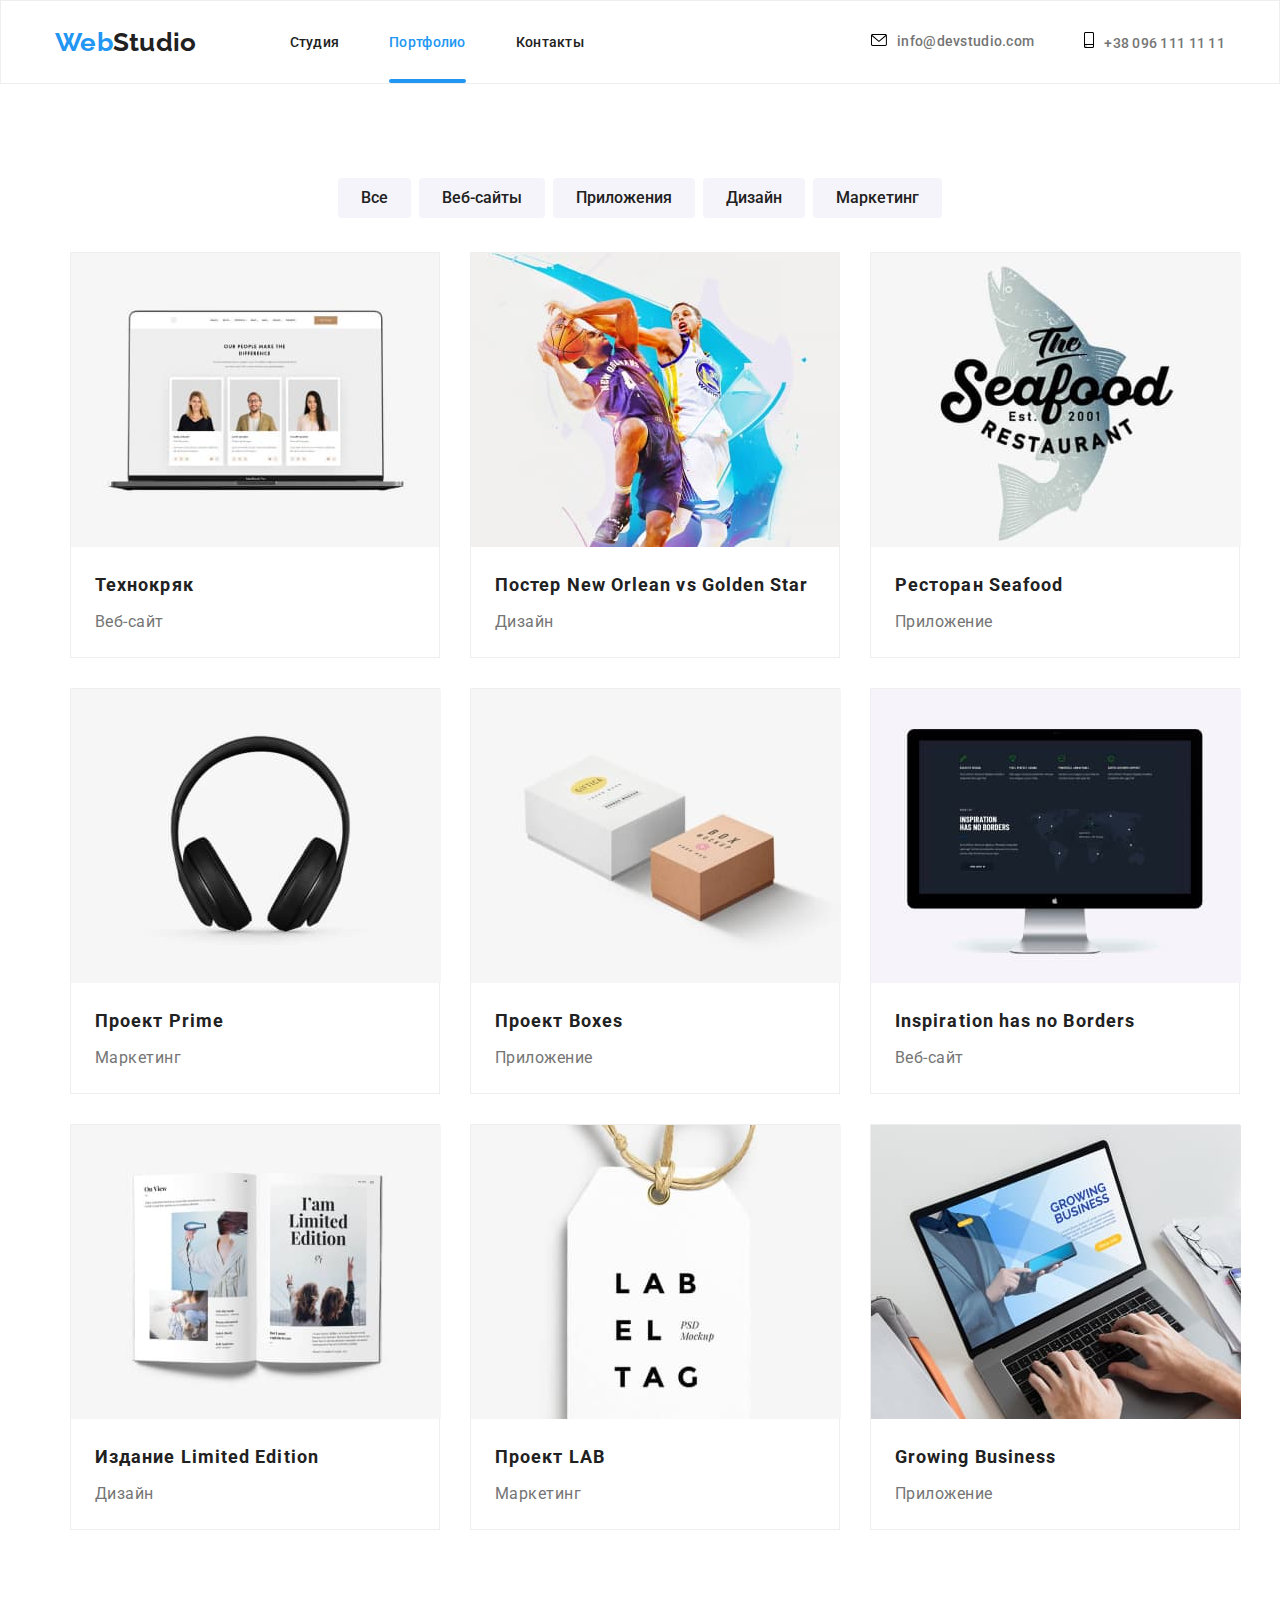
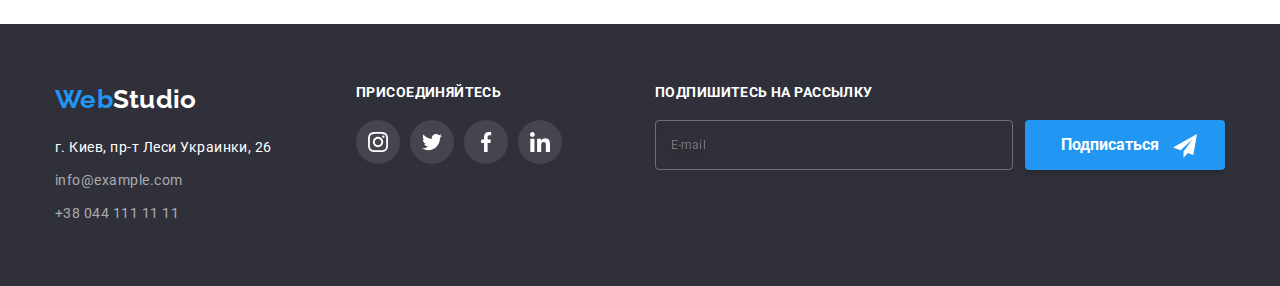
==== Studio.html @ 312b3810 "sass" ====
<!DOCTYPE html>
<html lang="en">

<head>
    <meta charset="UTF-8">
    <meta name="viewport" content="width=device-width, initial-scale=1.0">
    <title>Studio</title>
    <link href="https://fonts.googleapis.com/css2?family=Roboto:wght@400;500;700;900&display=swap" rel="stylesheet">
    <link href="https://fonts.googleapis.com/css2?family=Raleway:wght@700&display=swap" rel="stylesheet">
    <link rel="stylesheet"
        href="https://cdnjs.cloudflare.com/ajax/libs/modern-normalize/1.0.0/modern-normalize.min.css" />
    <link rel="stylesheet" href="./css/styles-studio.min.css">
</head>

<body>
    <header class="header">
        <div class="container main-nav">
            <nav>
                <ul class="site-nav list">
                    <li><a href="./index.html" class="link item"><span class="logo">Web</span><span
                                class="logo black-logo">Studio</span></a>
                    </li>
                    <li class="item"><a href="./index.html" class="link link-primary">Студия</a></li>
                    <li class="item"><a href="" class="link link-secondary">Портфолио</a></li>
                    <li class="item"><a href="" class="link link-primary">Контакты</a></li>
                </ul>
            </nav>
            <ul class="contacts-nav list">
                <li class="item">
                    <a href="mailto:info@devstudio.com" class="link address-link">
                        <svg class="link svg-envelope">
                            <use href="./images/icons/sprite.svg#envelope ">
                            </use>
                        </svg>info@devstudio.com</a>
                </li>
                <li class="item">
                    <a href="tel:+380961111111" class="link address-link">
                        <svg class="svg-telephone">
                            <use href="./images/icons/sprite.svg#smartphone ">
                            </use>
                        </svg>+38 096 111 11 11</a>
                </li>
            </ul>
        </div>
    </header>

    <section class="services">
        <h1 class="visually-hidden">Портфолио</h1>
        <div class="container">
            <ul class="options list">
                <li class="item"><a href=""></a><button class="list options-button">Все</button></li>
                <li class="item"><a href=""></a><button class="list options-button">Веб-cайты</button></li>
                <li class="item"><a href=""></a><button class="list options-button">Приложения</button></li>
                <li class="item"><a href=""></a><button class="list options-button">Дизайн</button></li>
                <li class="item"><a href=""></a><button class="list options-button">Маркетинг</button></li>
            </ul>
            <h2 class="visually-hidden">Примеры работ</h2>
            <div class="container">
                <ul class="flex-container list">

                    <li class="flex-element item">
                        <div class="product-thumb">
                            <img src="./images-studio/tehnokryak.jpg" alt="Технокряк" width="370">
                            <div class="product-overlay">
                                <p class="product-info">Технокряк это современная площадка распространения
                                    коронавируса. Компании используют
                                    эту платформу для цифрового шпионажа и атак на на защищенные сервера
                                    конкурентов.
                                </p>
                            </div>
                        </div>
                        <div class="description">
                            <h3 class="item-title">Технокряк</h3>
                            <p class="item-description">Веб-сайт</p>

                        </div>
                    </li>
                    <li class="flex-element">
                        <div class="product-thumb">
                            <img src="./images-studio/poster-new-orlean.jpg" alt="Постер New Orlean vs Golden Star"
                                width="370">
                            <div class="product-overlay">
                                <p class="product-info">Технокряк это современная площадка распространения
                                    коронавируса. Компании используют
                                    эту платформу для цифрового шпионажа и атак на на защищенные сервера
                                    конкурентов.
                                </p>
                            </div>
                        </div>
                        <div class="description">
                            <h3 class="item-title">Постер New Orlean vs Golden Star</h3>
                            <p class="item-description">Дизайн</p>
                        </div>
                    </li>
                    <li class="flex-element">
                        <img src="./images-studio/restaurant-sea-food.jpg" alt="Ресторан Seafood" width="370">
                        <div class="description">
                            <h3 class="item-title">Ресторан Seafood</h3>
                            <p class="item-description">Приложение</p>
                        </div>
                    </li>
                    <li class="flex-element">
                        <img src="./images-studio/project-prime.jpg" alt="Проект Prime" width="370">
                        <div class="description">
                            <h3 class="item-title">Проект Prime</h3>
                            <p class="item-description">Маркетинг</p>
                        </div>
                    </li>
                    <li class="flex-element">
                        <img src="./images-studio/project-boxes.jpg" alt="Проект Boxes" width="370">
                        <div class="description">
                            <h3 class="item-title">Проект Boxes</h3>
                            <p class="item-description">Приложение</p>
                        </div>
                    </li>
                    <li class="flex-element">
                        <img src="./images-studio/inspiration-has-no-borders.jpg" alt="Inspiration has no Borders"
                            width="370">
                        <div class="description">
                            <h3 class="item-title">Inspiration has no Borders</h3>
                            <p class="item-description">Веб-сайт</p>
                        </div>
                    </li>
                    <li class="flex-element">
                        <img src="./images-studio/limited-edition.jpg" alt="Издание Limited Edition" width="370">
                        <div class="description">
                            <h3 class="item-title">Издание Limited Edition</h3>
                            <p class="item-description">Дизайн</p>
                        </div>
                    </li>
                    <li class="flex-element">
                        <img src="./images-studio/project-lab.jpg" alt="Проект LAB" width="370">
                        <div class="description">
                            <h3 class="item-title">Проект LAB</h3>
                            <p class="item-description">Маркетинг</p>
                        </div>
                    </li>
                    <li class="flex-element">
                        <img src="./images-studio/growing-business.jpg" alt="Growing Business" width="370">
                        <div class="description">
                            <h3 class="item-title">Growing Business</h3>
                            <p class="item-description">Приложение</p>
                        </div>
                    </li>
                </ul>
            </div>
        </div>
    </section>

    <!--Секция подвал-->
    <footer class="div-footer footer">
        <div class="container flex-footer">
            <div class="addresses">
                <a href="./index.html" class="link"> <span class="logo">Web</span><span
                        class="logo white-logo">Studio</span></a>
                <address>
                    <ul class="footer-address list">
                        <li class="item">
                            <a href="https://goo.gl/maps/mCpDXbgMNV3ADm6YA" class="footer footer-address" target="blank"
                                rel="noopener noreferer">
                                г. Киев, пр-т Леси Украинки, 26</a>
                        </li>
                        <li class="item"><a href="mailto:info@example.com"
                                class="footer footer-contacts">info@example.com</a>
                        </li>
                        <li class="item"><a href="tel:+380441111111" class="footer footer-contacts  ">+38 044 111 11
                                11</a></li>
                    </ul>
                </address>
            </div>

            <div class="join-us">
                <h3 class="join-section">Присоединяйтесь</h3>
                <ul class="list social-icons">
                    <li class="social-icons-item">
                        <a class="social-icons-link-footer" href="" target="_blank" rel="noopener noreferer"
                            aria-label="Instagram">
                            <svg class="social-icons-svg-footer">
                                <use href="./images/icons/sprite.svg#instagram"></use>
                            </svg></a>
                    </li>
                    <li class="social-icons-item">
                        <a class="social-icons-link-footer" href="" target="_blank" rel="noopener noreferer"
                            aria-label="Twitter">
                            <svg class="social-icons-svg-footer">
                                <use href="./images/icons/sprite.svg#twitter"></use>
                            </svg></a>
                    </li>
                    <li class="social-icons-item">
                        <a class="social-icons-link-footer" href="" target="_blank" rel="noopener noreferer"
                            aria-label="facebook">
                            <svg class="social-icons-svg-footer">
                                <use href="./images/icons/sprite.svg#facebook"></use>
                            </svg></a>
                    </li>
                    <li class="social-icons-item">
                        <a class="social-icons-link-footer" href="" target="_blank" rel="noopener noreferer"
                            aria-label="Linkedin">
                            <svg class="social-icons-svg-footer">
                                <use href="./images/icons/sprite.svg#linkedin"></use>
                            </svg></a>
                    </li>
                </ul>
            </div>
            <div class="subscription">
                <h3 class="join-section">Подпишитесь на рассылку</h3>
                <form class="subscription-form">
                    <input class="mail-subscription" type="mail" placeholder="E-mail">

                    <div class="sub-btn-svg">
                        <button class="btn-subscription"> <span class="btn-sub-span">Подписаться</span>
                        </button>
                        <img class="svg-btn" src="./images/modal/subscribe.svg" width="24px" height="24px" alt="">
                    </div>
                </form>
            </div>
        </div>
    </footer>
</body>

</html>
---- css/styles-studio.min.css ----
html{-webkit-box-sizing:border-box;box-sizing:border-box}*,*::before,*::after{-webkit-box-sizing:inherit;box-sizing:inherit}h1,h2,h3,h4,h5,h6,ul,p,li,a{margin:0;padding:0}:root{--primary-text-black: #212121;--primary-text-gray: #757575;--text-accent: #2196f3;--white: #ffffff;--address-footer: rgba(255, 255, 255, 0.6);--background-hero: #2f303a;--background-button: #f5f4fa;--section-border: #eeeeee}body{font-family:Roboto;font-style:normal;font-weight:normal;letter-spacing:0.03em;color:var(--primary-text-black)}img{display:block;height:auto}.container{margin-left:auto;margin-right:auto;width:1200px;padding-left:15px;padding-right:15px}.visually-hidden{position:absolute !important;clip:rect(1px 1px 1px 1px);clip:rect(1px, 1px, 1px, 1px);padding:0 !important;border:0 !important;height:1px !important;width:1px !important;overflow:hidden}.list{list-style:none;text-decoration:none}.main-nav{display:-webkit-box;display:-ms-flexbox;display:flex;-webkit-box-align:center;-ms-flex-align:center;align-items:center}.site-nav{display:-webkit-box;display:-ms-flexbox;display:flex;-webkit-box-align:center;-ms-flex-align:center;align-items:center}.site-nav .item:first-child{margin-right:93px}.site-nav .item:not(:last-child){margin-right:50px}.site-nav .item{padding-top:32px;padding-bottom:32px;position:relative}.contacts-nav{display:-webkit-box;display:-ms-flexbox;display:flex;margin-left:auto}.contacts-nav .item+.item{margin-left:50px}.header{padding-left:0;padding-right:0;border:1px solid var(--section-border)}.logo{font-family:Raleway;color:var(--text-accent);font-weight:700;font-size:26px;line-height:1.192}.black-logo{color:var(--primary-text-black)}.white-logo{color:var(--white)}.link{font-weight:500;font-size:14px;line-height:1.143;letter-spacing:0.02em;text-decoration:none;-webkit-transition:color 250ms cubic-bezier(0.4, 0, 0.2, 1);transition:color 250ms cubic-bezier(0.4, 0, 0.2, 1)}.link:hover,.link:focus{color:var(--text-accent)}.link-primary{color:var(--primary-text-black)}.link-secondary{color:var(--text-accent)}.link-secondary::before{content:"";display:block;bottom:0;margin:0;position:absolute;width:100%;height:4px;background-color:var(--text-accent);border-radius:2px}.address-link{color:var(--primary-text-gray);-webkit-transition:color 250ms cubic-bezier(0.4, 0, 0.2, 1);transition:color 250ms cubic-bezier(0.4, 0, 0.2, 1)}.address-link:hover .svg-envelope,.address-link:focus .svg-envelope,.address-link:hover .svg-telephone,.address-link:focus .svg-telephone,.link:hover,.link:focus{color:var(--text-accent);fill:var(--text-accent)}.contacts-nav .svg-envelope{-webkit-box-align:center;-ms-flex-align:center;align-items:center;-webkit-box-pack:center;-ms-flex-pack:center;justify-content:center;width:16px;height:12px;margin-right:10px;-webkit-transition:fill 250ms cubic-bezier(0.4, 0, 0.2, 1);transition:fill 250ms cubic-bezier(0.4, 0, 0.2, 1)}.contacts-nav .svg-telephone{-webkit-box-align:center;-ms-flex-align:center;align-items:center;-webkit-box-pack:center;-ms-flex-pack:center;justify-content:center;width:10px;height:16px;margin-right:10px;-webkit-transition:fill 250ms cubic-bezier(0.4, 0, 0.2, 1);transition:fill 250ms cubic-bezier(0.4, 0, 0.2, 1)}.services{padding-top:94px;padding-bottom:94px}.options{display:-webkit-box;display:-ms-flexbox;display:flex;padding-left:auto;padding-right:auto;margin-bottom:34px;-webkit-box-align:center;-ms-flex-align:center;align-items:center;-webkit-box-pack:center;-ms-flex-pack:center;justify-content:center}.options .item:not(:last-child){margin-right:8px}.options-button{display:-webkit-inline-box;display:-ms-inline-flexbox;display:inline-flex;color:var(--primary-text-black);background-color:var(--background-button);text-align:center;-webkit-box-align:center;-ms-flex-align:center;align-items:center;padding:6px 22px;border:1px solid transparent;border-radius:4px;font-weight:500;font-size:16px;line-height:1.62;-webkit-transition:background-color 250ms cubic-bezier(0.4, 0, 0.2, 1);transition:background-color 250ms cubic-bezier(0.4, 0, 0.2, 1)}.options-button:hover,.options-button:focus{color:var(--white);background-color:var(--text-accent);-webkit-transition:color 250ms cubic-bezier(0.4, 0, 0.2, 1);transition:color 250ms cubic-bezier(0.4, 0, 0.2, 1)}.product-thumb{position:relative;overflow:hidden}.product-overlay{position:absolute;top:0;left:0;width:100%;height:100%;background-color:var(--text-accent);-webkit-transform:translateY(100%);transform:translateY(100%);-webkit-transition:-webkit-transform 250ms cubic-bezier(0.4, 0, 0.2, 1);transition:-webkit-transform 250ms cubic-bezier(0.4, 0, 0.2, 1);transition:transform 250ms cubic-bezier(0.4, 0, 0.2, 1);transition:transform 250ms cubic-bezier(0.4, 0, 0.2, 1), -webkit-transform 250ms cubic-bezier(0.4, 0, 0.2, 1)}.product-thumb:hover .product-overlay{-webkit-transform:translateY(0);transform:translateY(0)}.product-info{padding:63px 24px;font-size:18px;line-height:1.55;color:var(--white)}.flex-container{display:-webkit-box;display:-ms-flexbox;display:flex;-ms-flex-wrap:wrap;flex-wrap:wrap;margin-bottom:-30px;margin-right:-30px;-webkit-padding-start:0;padding-inline-start:0}.flex-element{width:calc((100% - 90px) / 3);margin-bottom:30px;margin-right:30px;-webkit-box-pack:justify;-ms-flex-pack:justify;justify-content:space-between;-webkit-box-align:center;-ms-flex-align:center;align-items:center;border:1px solid var(--section-border);-webkit-transition:-webkit-box-shadow 250ms cubic-bezier(0.4, 0, 0.2, 1);transition:-webkit-box-shadow 250ms cubic-bezier(0.4, 0, 0.2, 1);transition:box-shadow 250ms cubic-bezier(0.4, 0, 0.2, 1);transition:box-shadow 250ms cubic-bezier(0.4, 0, 0.2, 1), -webkit-box-shadow 250ms cubic-bezier(0.4, 0, 0.2, 1)}.flex-element:hover{-webkit-box-shadow:0px 4px 4px rgba(0,0,0,0.25);box-shadow:0px 4px 4px rgba(0,0,0,0.25)}.flex-element .item-title{font-weight:700;font-size:18px;line-height:2;letter-spacing:0.06em;margin-bottom:4px}.description{padding:20px 24px}.item-description{font-size:16px;line-height:1.87;letter-spacing:0.03em;color:var(--primary-text-gray)}.footer{background-color:var(--background-hero);font-size:14px;line-height:1.71;font-style:normal}.div-footer{padding-top:60px;padding-bottom:60px}.footer-address{color:var(--white);text-decoration:none}.footer-address .item:not(:last-child){margin-bottom:9px}.footer-address .item:first-child{margin-top:20px}.footer-contacts{color:rgba(255,255,255,0.6);text-decoration:none}.flex-footer{display:-webkit-box;display:-ms-flexbox;display:flex}.addresses{width:231px}.join-us{display:-webkit-box;display:-ms-flexbox;display:flex;-webkit-box-orient:vertical;-webkit-box-direction:normal;-ms-flex-direction:column;flex-direction:column;-webkit-box-align:left;-ms-flex-align:left;align-items:left;margin-left:70px;width:206px}.join-section{margin-bottom:20px;color:var(--white);font-weight:bold;font-size:14px;line-height:16px;letter-spacing:0.03em;text-transform:uppercase}.social-icons{display:-webkit-box;display:-ms-flexbox;display:flex;-webkit-box-pack:center;-ms-flex-pack:center;justify-content:center;padding-bottom:30px;padding-left:32px;padding-right:32px}.social-icons-item:not(:last-child){margin-right:10px}.social-icons-link-footer{display:-webkit-box;display:-ms-flexbox;display:flex;-webkit-box-pack:center;-ms-flex-pack:center;justify-content:center;-webkit-box-align:center;-ms-flex-align:center;align-items:center;width:44px;height:44px;background-color:rgba(255,255,255,0.1);border-radius:50%;-webkit-transition:background-color 250ms cubic-bezier(0.4, 0, 0.2, 1);transition:background-color 250ms cubic-bezier(0.4, 0, 0.2, 1)}.social-icons-svg-footer{width:20px;height:20px;fill:var(--white)}.social-icons-link-footer:hover .social-icons-svg,.social-icons-link-footer:hover,.social-icons-link-footer:focus .social-icons-svg,.social-icons-link-footer:focus{background-color:var(--text-accent)}.subscription{display:-webkit-box;display:-ms-flexbox;display:flex;-webkit-box-orient:vertical;-webkit-box-direction:normal;-ms-flex-direction:column;flex-direction:column;-webkit-box-align:left;-ms-flex-align:left;align-items:left;margin-left:93px}.subscription-form{display:-webkit-box;display:-ms-flexbox;display:flex}.mail-subscription{width:358px;height:50px;padding-left:15px;background-color:transparent;border:1px solid rgba(255,255,255,0.3);-webkit-box-sizing:border-box;box-sizing:border-box;-webkit-filter:drop-shadow(0px 4px 4px rgba(0,0,0,0.15));filter:drop-shadow(0px 4px 4px rgba(0,0,0,0.15));border-radius:4px;color:rgba(255,255,255,0.6);font-size:12px;line-height:1.17;letter-spacing:0.01em;outline:rgba(255,255,255,0.3)}.btn-subscription{margin-left:12px;display:inline-block;border-radius:4px;width:200px;height:50px;border:1px solid transparent;text-align:left;color:var(--white);background-color:var(--text-accent);-webkit-box-shadow:0px 4px 4px rgba(0,0,0,0.15);box-shadow:0px 4px 4px rgba(0,0,0,0.15);font-weight:bold;font-size:16px;line-height:30px;-webkit-transition:background-color 250ms cubic-bezier(0.4, 0, 0.2, 1);transition:background-color 250ms cubic-bezier(0.4, 0, 0.2, 1)}.btn-sub-span{padding-left:29px}.sub-btn-svg{position:relative;display:-webkit-box;display:-ms-flexbox;display:flex;-webkit-box-align:center;-ms-flex-align:center;align-items:center;-webkit-box-pack:justify;-ms-flex-pack:justify;justify-content:space-between}.svg-btn{position:absolute;bottom:0;right:0;margin-left:10px;margin-right:28px;-webkit-transform:translateY(-50%);transform:translateY(-50%)}
/*# sourceMappingURL=styles-studio.min.css.map */
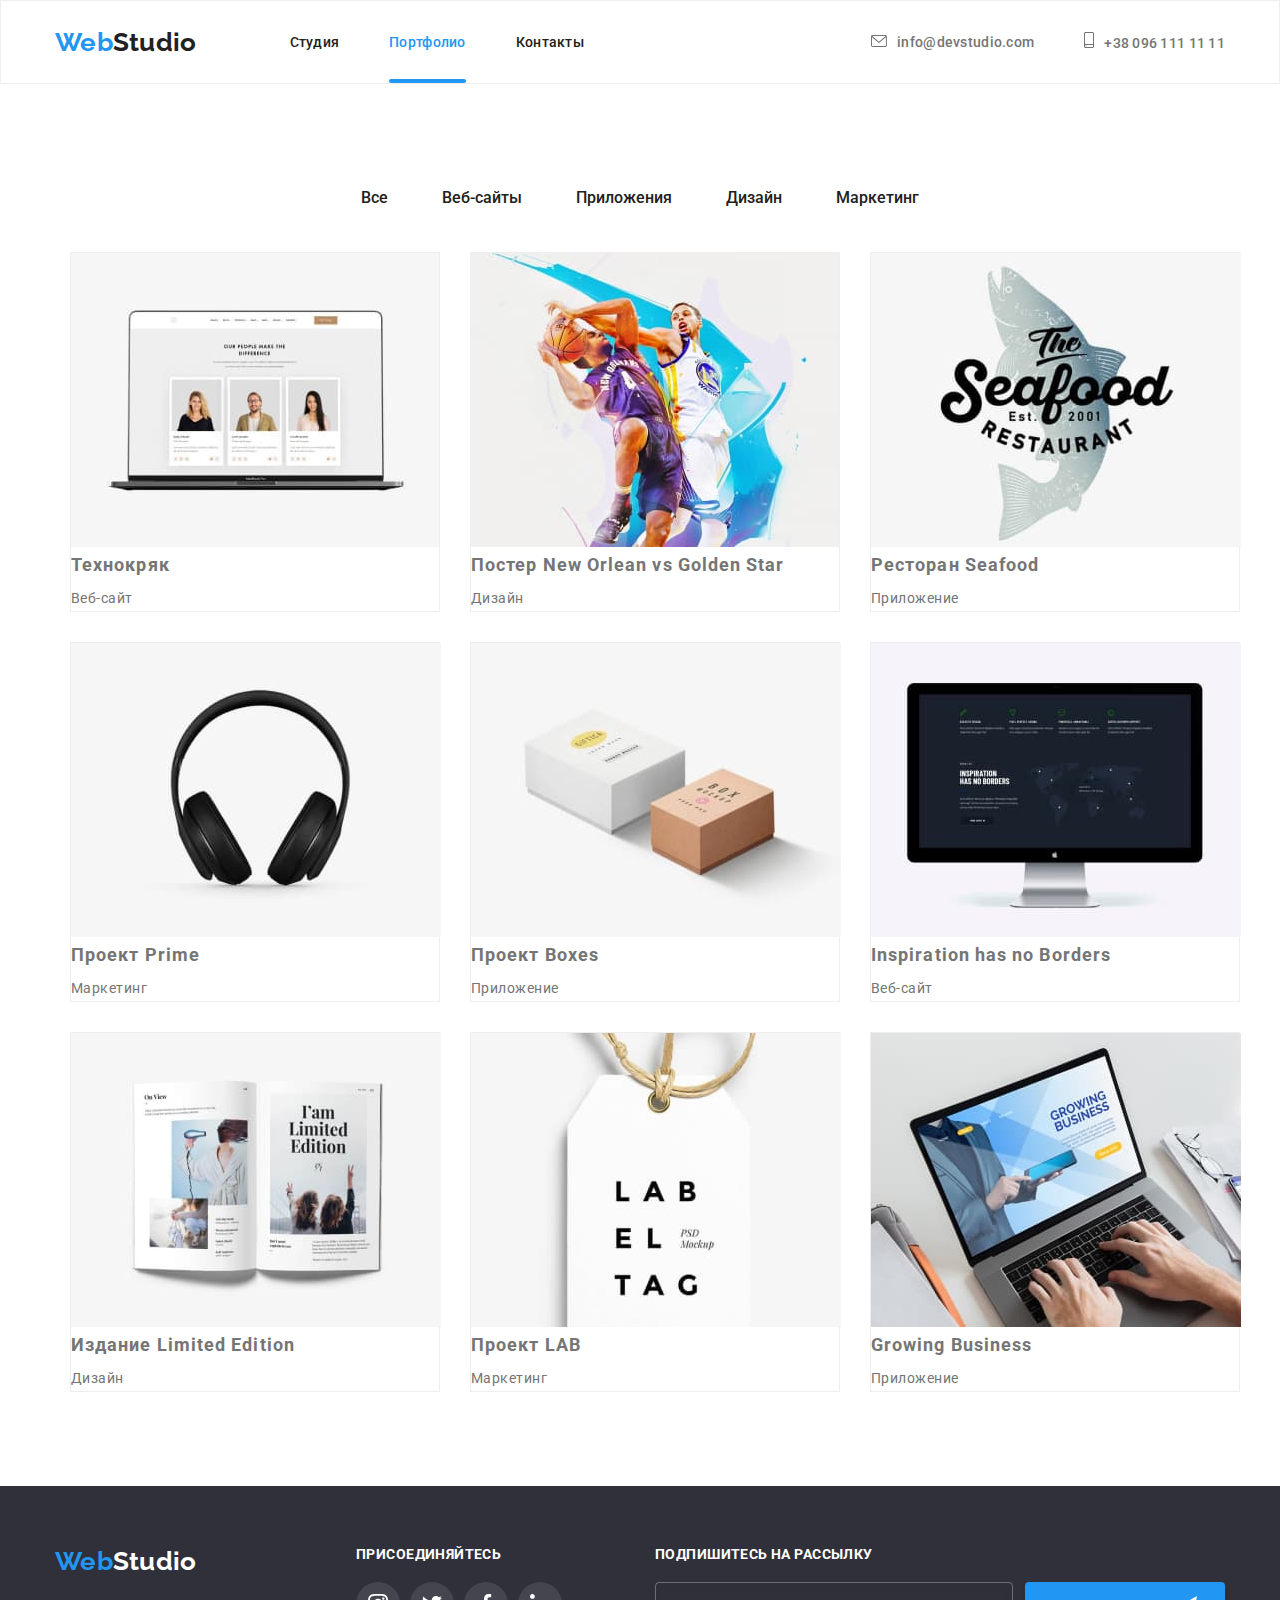
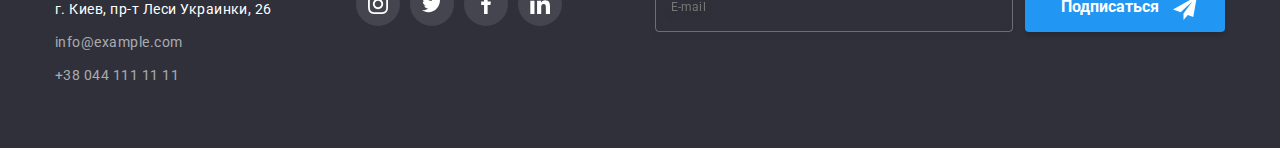
==== commit 9570a908: "sass" ====
--- a/Studio.html
+++ b/Studio.html
@@ -13,7 +13,7 @@
 </head>
 
 <body>
-    <header class="header">
+    <header class="header-studio">
         <div class="container main-nav">
             <nav>
                 <ul class="site-nav list">
@@ -47,12 +47,12 @@
     <section class="services">
         <h1 class="visually-hidden">Портфолио</h1>
         <div class="container">
-            <ul class="options list">
-                <li class="item"><a href=""></a><button class="list options-button">Все</button></li>
-                <li class="item"><a href=""></a><button class="list options-button">Веб-cайты</button></li>
-                <li class="item"><a href=""></a><button class="list options-button">Приложения</button></li>
-                <li class="item"><a href=""></a><button class="list options-button">Дизайн</button></li>
-                <li class="item"><a href=""></a><button class="list options-button">Маркетинг</button></li>
+            <ul class="list options ">
+                <li class="item"><a href=""></a><button class="options-button">Все</button></li>
+                <li class="item"><a href=""></a><button class="options-button">Веб-cайты</button></li>
+                <li class="item"><a href=""></a><button class="options-button">Приложения</button></li>
+                <li class="item"><a href=""></a><button class="options-button">Дизайн</button></li>
+                <li class="item"><a href=""></a><button class="options-button">Маркетинг</button></li>
             </ul>
             <h2 class="visually-hidden">Примеры работ</h2>
             <div class="container">
--- a/css/styles-studio.min.css
+++ b/css/styles-studio.min.css
@@ -1,2 +1,2 @@
-html{-webkit-box-sizing:border-box;box-sizing:border-box}*,*::before,*::after{-webkit-box-sizing:inherit;box-sizing:inherit}h1,h2,h3,h4,h5,h6,ul,p,li,a{margin:0;padding:0}:root{--primary-text-black: #212121;--primary-text-gray: #757575;--text-accent: #2196f3;--white: #ffffff;--address-footer: rgba(255, 255, 255, 0.6);--background-hero: #2f303a;--background-button: #f5f4fa;--section-border: #eeeeee}body{font-family:Roboto;font-style:normal;font-weight:normal;letter-spacing:0.03em;color:var(--primary-text-black)}img{display:block;height:auto}.container{margin-left:auto;margin-right:auto;width:1200px;padding-left:15px;padding-right:15px}.visually-hidden{position:absolute !important;clip:rect(1px 1px 1px 1px);clip:rect(1px, 1px, 1px, 1px);padding:0 !important;border:0 !important;height:1px !important;width:1px !important;overflow:hidden}.list{list-style:none;text-decoration:none}.main-nav{display:-webkit-box;display:-ms-flexbox;display:flex;-webkit-box-align:center;-ms-flex-align:center;align-items:center}.site-nav{display:-webkit-box;display:-ms-flexbox;display:flex;-webkit-box-align:center;-ms-flex-align:center;align-items:center}.site-nav .item:first-child{margin-right:93px}.site-nav .item:not(:last-child){margin-right:50px}.site-nav .item{padding-top:32px;padding-bottom:32px;position:relative}.contacts-nav{display:-webkit-box;display:-ms-flexbox;display:flex;margin-left:auto}.contacts-nav .item+.item{margin-left:50px}.header{padding-left:0;padding-right:0;border:1px solid var(--section-border)}.logo{font-family:Raleway;color:var(--text-accent);font-weight:700;font-size:26px;line-height:1.192}.black-logo{color:var(--primary-text-black)}.white-logo{color:var(--white)}.link{font-weight:500;font-size:14px;line-height:1.143;letter-spacing:0.02em;text-decoration:none;-webkit-transition:color 250ms cubic-bezier(0.4, 0, 0.2, 1);transition:color 250ms cubic-bezier(0.4, 0, 0.2, 1)}.link:hover,.link:focus{color:var(--text-accent)}.link-primary{color:var(--primary-text-black)}.link-secondary{color:var(--text-accent)}.link-secondary::before{content:"";display:block;bottom:0;margin:0;position:absolute;width:100%;height:4px;background-color:var(--text-accent);border-radius:2px}.address-link{color:var(--primary-text-gray);-webkit-transition:color 250ms cubic-bezier(0.4, 0, 0.2, 1);transition:color 250ms cubic-bezier(0.4, 0, 0.2, 1)}.address-link:hover .svg-envelope,.address-link:focus .svg-envelope,.address-link:hover .svg-telephone,.address-link:focus .svg-telephone,.link:hover,.link:focus{color:var(--text-accent);fill:var(--text-accent)}.contacts-nav .svg-envelope{-webkit-box-align:center;-ms-flex-align:center;align-items:center;-webkit-box-pack:center;-ms-flex-pack:center;justify-content:center;width:16px;height:12px;margin-right:10px;-webkit-transition:fill 250ms cubic-bezier(0.4, 0, 0.2, 1);transition:fill 250ms cubic-bezier(0.4, 0, 0.2, 1)}.contacts-nav .svg-telephone{-webkit-box-align:center;-ms-flex-align:center;align-items:center;-webkit-box-pack:center;-ms-flex-pack:center;justify-content:center;width:10px;height:16px;margin-right:10px;-webkit-transition:fill 250ms cubic-bezier(0.4, 0, 0.2, 1);transition:fill 250ms cubic-bezier(0.4, 0, 0.2, 1)}.services{padding-top:94px;padding-bottom:94px}.options{display:-webkit-box;display:-ms-flexbox;display:flex;padding-left:auto;padding-right:auto;margin-bottom:34px;-webkit-box-align:center;-ms-flex-align:center;align-items:center;-webkit-box-pack:center;-ms-flex-pack:center;justify-content:center}.options .item:not(:last-child){margin-right:8px}.options-button{display:-webkit-inline-box;display:-ms-inline-flexbox;display:inline-flex;color:var(--primary-text-black);background-color:var(--background-button);text-align:center;-webkit-box-align:center;-ms-flex-align:center;align-items:center;padding:6px 22px;border:1px solid transparent;border-radius:4px;font-weight:500;font-size:16px;line-height:1.62;-webkit-transition:background-color 250ms cubic-bezier(0.4, 0, 0.2, 1);transition:background-color 250ms cubic-bezier(0.4, 0, 0.2, 1)}.options-button:hover,.options-button:focus{color:var(--white);background-color:var(--text-accent);-webkit-transition:color 250ms cubic-bezier(0.4, 0, 0.2, 1);transition:color 250ms cubic-bezier(0.4, 0, 0.2, 1)}.product-thumb{position:relative;overflow:hidden}.product-overlay{position:absolute;top:0;left:0;width:100%;height:100%;background-color:var(--text-accent);-webkit-transform:translateY(100%);transform:translateY(100%);-webkit-transition:-webkit-transform 250ms cubic-bezier(0.4, 0, 0.2, 1);transition:-webkit-transform 250ms cubic-bezier(0.4, 0, 0.2, 1);transition:transform 250ms cubic-bezier(0.4, 0, 0.2, 1);transition:transform 250ms cubic-bezier(0.4, 0, 0.2, 1), -webkit-transform 250ms cubic-bezier(0.4, 0, 0.2, 1)}.product-thumb:hover .product-overlay{-webkit-transform:translateY(0);transform:translateY(0)}.product-info{padding:63px 24px;font-size:18px;line-height:1.55;color:var(--white)}.flex-container{display:-webkit-box;display:-ms-flexbox;display:flex;-ms-flex-wrap:wrap;flex-wrap:wrap;margin-bottom:-30px;margin-right:-30px;-webkit-padding-start:0;padding-inline-start:0}.flex-element{width:calc((100% - 90px) / 3);margin-bottom:30px;margin-right:30px;-webkit-box-pack:justify;-ms-flex-pack:justify;justify-content:space-between;-webkit-box-align:center;-ms-flex-align:center;align-items:center;border:1px solid var(--section-border);-webkit-transition:-webkit-box-shadow 250ms cubic-bezier(0.4, 0, 0.2, 1);transition:-webkit-box-shadow 250ms cubic-bezier(0.4, 0, 0.2, 1);transition:box-shadow 250ms cubic-bezier(0.4, 0, 0.2, 1);transition:box-shadow 250ms cubic-bezier(0.4, 0, 0.2, 1), -webkit-box-shadow 250ms cubic-bezier(0.4, 0, 0.2, 1)}.flex-element:hover{-webkit-box-shadow:0px 4px 4px rgba(0,0,0,0.25);box-shadow:0px 4px 4px rgba(0,0,0,0.25)}.flex-element .item-title{font-weight:700;font-size:18px;line-height:2;letter-spacing:0.06em;margin-bottom:4px}.description{padding:20px 24px}.item-description{font-size:16px;line-height:1.87;letter-spacing:0.03em;color:var(--primary-text-gray)}.footer{background-color:var(--background-hero);font-size:14px;line-height:1.71;font-style:normal}.div-footer{padding-top:60px;padding-bottom:60px}.footer-address{color:var(--white);text-decoration:none}.footer-address .item:not(:last-child){margin-bottom:9px}.footer-address .item:first-child{margin-top:20px}.footer-contacts{color:rgba(255,255,255,0.6);text-decoration:none}.flex-footer{display:-webkit-box;display:-ms-flexbox;display:flex}.addresses{width:231px}.join-us{display:-webkit-box;display:-ms-flexbox;display:flex;-webkit-box-orient:vertical;-webkit-box-direction:normal;-ms-flex-direction:column;flex-direction:column;-webkit-box-align:left;-ms-flex-align:left;align-items:left;margin-left:70px;width:206px}.join-section{margin-bottom:20px;color:var(--white);font-weight:bold;font-size:14px;line-height:16px;letter-spacing:0.03em;text-transform:uppercase}.social-icons{display:-webkit-box;display:-ms-flexbox;display:flex;-webkit-box-pack:center;-ms-flex-pack:center;justify-content:center;padding-bottom:30px;padding-left:32px;padding-right:32px}.social-icons-item:not(:last-child){margin-right:10px}.social-icons-link-footer{display:-webkit-box;display:-ms-flexbox;display:flex;-webkit-box-pack:center;-ms-flex-pack:center;justify-content:center;-webkit-box-align:center;-ms-flex-align:center;align-items:center;width:44px;height:44px;background-color:rgba(255,255,255,0.1);border-radius:50%;-webkit-transition:background-color 250ms cubic-bezier(0.4, 0, 0.2, 1);transition:background-color 250ms cubic-bezier(0.4, 0, 0.2, 1)}.social-icons-svg-footer{width:20px;height:20px;fill:var(--white)}.social-icons-link-footer:hover .social-icons-svg,.social-icons-link-footer:hover,.social-icons-link-footer:focus .social-icons-svg,.social-icons-link-footer:focus{background-color:var(--text-accent)}.subscription{display:-webkit-box;display:-ms-flexbox;display:flex;-webkit-box-orient:vertical;-webkit-box-direction:normal;-ms-flex-direction:column;flex-direction:column;-webkit-box-align:left;-ms-flex-align:left;align-items:left;margin-left:93px}.subscription-form{display:-webkit-box;display:-ms-flexbox;display:flex}.mail-subscription{width:358px;height:50px;padding-left:15px;background-color:transparent;border:1px solid rgba(255,255,255,0.3);-webkit-box-sizing:border-box;box-sizing:border-box;-webkit-filter:drop-shadow(0px 4px 4px rgba(0,0,0,0.15));filter:drop-shadow(0px 4px 4px rgba(0,0,0,0.15));border-radius:4px;color:rgba(255,255,255,0.6);font-size:12px;line-height:1.17;letter-spacing:0.01em;outline:rgba(255,255,255,0.3)}.btn-subscription{margin-left:12px;display:inline-block;border-radius:4px;width:200px;height:50px;border:1px solid transparent;text-align:left;color:var(--white);background-color:var(--text-accent);-webkit-box-shadow:0px 4px 4px rgba(0,0,0,0.15);box-shadow:0px 4px 4px rgba(0,0,0,0.15);font-weight:bold;font-size:16px;line-height:30px;-webkit-transition:background-color 250ms cubic-bezier(0.4, 0, 0.2, 1);transition:background-color 250ms cubic-bezier(0.4, 0, 0.2, 1)}.btn-sub-span{padding-left:29px}.sub-btn-svg{position:relative;display:-webkit-box;display:-ms-flexbox;display:flex;-webkit-box-align:center;-ms-flex-align:center;align-items:center;-webkit-box-pack:justify;-ms-flex-pack:justify;justify-content:space-between}.svg-btn{position:absolute;bottom:0;right:0;margin-left:10px;margin-right:28px;-webkit-transform:translateY(-50%);transform:translateY(-50%)}
+:root{--primary-text-black: #212121;--primary-text-gray: #757575;--text-accent: #2196f3;--white: #ffffff;--address-footer: rgba(255, 255, 255, 0.6);--background-hero: #2f303a;--background-team: #f5f4fa;--icon-color: #afb1b8;--section-border: #eeeeee}html{-webkit-box-sizing:border-box;box-sizing:border-box}*,*::before,*::after{-webkit-box-sizing:inherit;box-sizing:inherit}h1,h2,h3,h4,h5,h6,ul,p,li,a{margin:0;padding:0}body{font-family:Roboto;font-style:normal;font-weight:normal;letter-spacing:0.03em;color:var(--primary-text-black)}img{display:block}.list{list-style:none;padding:0;margin:0}.container{margin-left:auto;margin-right:auto;width:1200px;padding-left:15px;padding-right:15px}.link{font-weight:500;font-size:14px;line-height:1.142;letter-spacing:0.02em;text-decoration:none;-webkit-transition:fill 250ms cubic-bezier(0.4, 0, 0.2, 1);transition:fill 250ms cubic-bezier(0.4, 0, 0.2, 1)}.section{padding-top:94px}.section-title{font-weight:700;font-size:36px;line-height:1.166;text-align:center;color:var(--primary-text-black);margin-bottom:50px}.title{font-weight:700;font-size:14px;line-height:1.143;text-transform:uppercase;color:var(--primary-text-black);padding-bottom:10px}.description{font-size:14px;line-height:1.71;color:var(--primary-text-gray)}.bottom-padding{padding-bottom:94px}.addresses{width:231px}.visually-hidden{position:absolute !important;clip:rect(1px 1px 1px 1px);clip:rect(1px, 1px, 1px, 1px);padding:0 !important;border:0 !important;height:1px !important;width:1px !important;overflow:hidden}.logo{font-family:Raleway;color:var(--text-accent);font-weight:700;font-size:26px;line-height:1.192}.black-logo{color:var(--primary-text-black)}.white-logo{color:var(--white)}.link{font-weight:500;font-size:14px;line-height:1.142;letter-spacing:0.02em;text-decoration:none;-webkit-transition:fill 250ms cubic-bezier(0.4, 0, 0.2, 1);transition:fill 250ms cubic-bezier(0.4, 0, 0.2, 1)}.address-link{color:var(--primary-text-gray);fill:var(--primary-text-gray);-webkit-box-align:center;-ms-flex-align:center;align-items:center;-webkit-box-pack:center;-ms-flex-pack:center;justify-content:center;-webkit-transition:color 250ms cubic-bezier(0.4, 0, 0.2, 1);transition:color 250ms cubic-bezier(0.4, 0, 0.2, 1)}.address-link:hover .svg-envelope,.address-link:focus .svg-envelope,.address-link:hover .svg-telephone,.address-link:focus .svg-telephone,.link:hover,.link:focus{color:var(--text-accent);fill:var(--text-accent)}.head-link{display:block;color:var(--primary-text-black);-webkit-transition:color 250ms cubic-bezier(0.4, 0, 0.2, 1);transition:color 250ms cubic-bezier(0.4, 0, 0.2, 1)}.current::before{content:"";display:block;bottom:0;margin:0;position:absolute;width:100%;height:4px;background-color:var(--text-accent);border-radius:2px}.link-primary{color:var(--primary-text-black)}.link-secondary{color:var(--text-accent)}.link-secondary::before{content:"";display:block;bottom:0;margin:0;position:absolute;width:100%;height:4px;background-color:var(--text-accent);border-radius:2px}.address-link:hover .svg-envelope,.address-link:focus .svg-envelope,.address-link:hover .svg-telephone,.address-link:focus .svg-telephone,.link:hover,.link:focus{color:var(--text-accent);fill:var(--text-accent)}.svg-envelope{-webkit-box-align:center;-ms-flex-align:center;align-items:center;-webkit-box-pack:center;-ms-flex-pack:center;justify-content:center;width:16px;height:12px;margin-right:10px;-webkit-transition:fill 250ms cubic-bezier(0.4, 0, 0.2, 1);transition:fill 250ms cubic-bezier(0.4, 0, 0.2, 1)}.svg-telephone{-webkit-box-align:center;-ms-flex-align:center;align-items:center;-webkit-box-pack:center;-ms-flex-pack:center;justify-content:center;width:10px;height:16px;margin-right:10px;-webkit-transition:fill 250ms cubic-bezier(0.4, 0, 0.2, 1);transition:fill 250ms cubic-bezier(0.4, 0, 0.2, 1)}.svg-icon{position:absolute;top:50%;left:10px;fill:var(--primary-text-black);-webkit-transform:translateY(-50%);transform:translateY(-50%);-webkit-transition:fill 250ms cubic-bezier(0.4, 0, 0.2, 1);transition:fill 250ms cubic-bezier(0.4, 0, 0.2, 1)}.svg-icon:nth-child(1){width:12px;height:12px}.svg-icon:nth-child(2){width:13px;height:13px}.svg-icon:nth-child(3){width:15px;height:12px}.svg-modal{width:18px;height:18px}.btn{background-color:var(--text-accent);display:inline-block;border-radius:4px;padding:15px 32px;min-width:200px;border:1px solid transparent;color:var(--white);font-weight:700;font-size:16px;font:inherit;line-height:1.87}.btn-div{display:-webkit-box;display:-ms-flexbox;display:flex;-webkit-box-pack:center;-ms-flex-pack:center;justify-content:center}.btn-modal{margin-top:30px;-webkit-box-pack:center;-ms-flex-pack:center;justify-content:center;display:inline-block;border-radius:4px;padding:10px 55px;width:200px;border:1px solid transparent;color:var(--white);background-color:var(--text-accent);-webkit-box-shadow:0px 4px 4px rgba(0,0,0,0.15);box-shadow:0px 4px 4px rgba(0,0,0,0.15);font-weight:700;font-size:16px;font:inherit;line-height:1.87}.social-icons{display:-webkit-box;display:-ms-flexbox;display:flex;-webkit-box-pack:center;-ms-flex-pack:center;justify-content:center;padding-bottom:30px;padding-left:32px;padding-right:32px}.social-icons-item:not(:last-child){margin-right:10px}.social-icons-link{display:-webkit-box;display:-ms-flexbox;display:flex;-webkit-box-pack:center;-ms-flex-pack:center;justify-content:center;-webkit-box-align:center;-ms-flex-align:center;align-items:center;width:44px;height:44px;background-color:var(--white);border-radius:50%;-webkit-transition:background-color 250ms cubic-bezier(0.4, 0, 0.2, 1);transition:background-color 250ms cubic-bezier(0.4, 0, 0.2, 1)}.social-icons-svg{width:20px;height:20px;fill:var(--icon-color);-webkit-transition:fill 250ms cubic-bezier(0.4, 0, 0.2, 1);transition:fill 250ms cubic-bezier(0.4, 0, 0.2, 1)}.social-icons-link:hover .social-icons-svg,.social-icons-link:hover,.social-icons-link:focus .social-icons-svg,.social-icons-link:focus{background-color:var(--text-accent);fill:var(--white)}.social-icons-link-footer{display:-webkit-box;display:-ms-flexbox;display:flex;-webkit-box-pack:center;-ms-flex-pack:center;justify-content:center;-webkit-box-align:center;-ms-flex-align:center;align-items:center;width:44px;height:44px;background-color:rgba(255,255,255,0.1);border-radius:50%;-webkit-transition:background-color 250ms cubic-bezier(0.4, 0, 0.2, 1);transition:background-color 250ms cubic-bezier(0.4, 0, 0.2, 1)}.social-icons-svg-footer{width:20px;height:20px;fill:var(--white)}.social-icons-link-footer:hover .social-icons-svg,.social-icons-link-footer:hover,.social-icons-link-footer:focus .social-icons-svg,.social-icons-link-footer:focus{background-color:var(--text-accent)}.backdrop{position:fixed;top:0;left:0;width:100%;height:100%;background-color:rgba(0,0,0,0.2);opacity:1;-webkit-transition:opacity 250ms cubic-bezier(0.4, 0, 0.2, 1);transition:opacity 250ms cubic-bezier(0.4, 0, 0.2, 1)}.backdrop.is-hidden{opacity:0;pointer-events:none}.backdrop.is-hidden .modal{-webkit-transform:translate(-50%, -50%) scale(1.5);transform:translate(-50%, -50%) scale(1.5)}.label-name{display:block;margin-top:12px;color:var(--primary-text-gray);font-size:12px;line-height:1.17;letter-spacing:0.01em}.modal{position:absolute;position:relative;top:50%;left:50%;-webkit-transform:translate(-50%, -50%) scale(1);transform:translate(-50%, -50%) scale(1);height:581px;width:528px;background-color:#fff;-webkit-transition:-webkit-transform 250ms cubic-bezier(0.4, 0, 0.2, 1);transition:-webkit-transform 250ms cubic-bezier(0.4, 0, 0.2, 1);transition:transform 250ms cubic-bezier(0.4, 0, 0.2, 1);transition:transform 250ms cubic-bezier(0.4, 0, 0.2, 1), -webkit-transform 250ms cubic-bezier(0.4, 0, 0.2, 1)}.close-modal{position:absolute;top:0;right:0;display:-webkit-box;display:-ms-flexbox;display:flex;-webkit-box-align:center;-ms-flex-align:center;align-items:center;-webkit-box-pack:center;-ms-flex-pack:center;justify-content:center;margin-top:8px;margin-right:8px;width:30px;height:30px;background-color:var(--white);border:1px solid rgba(0,0,0,0.1);border-radius:50%}.modal-info{font-weight:bold;font-size:20px;line-height:1.09;text-align:center;letter-spacing:0.03em;color:var(--primary-text-black)}.form-svg{position:relative;display:-webkit-box;display:-ms-flexbox;display:flex}.input-form{position:relative;display:block;width:100%;height:41px;margin-top:4px;padding-left:41px;border:1px solid rgba(33,33,33,0.2);-webkit-transition:border 250ms cubic-bezier(0.4, 0, 0.2, 1);transition:border 250ms cubic-bezier(0.4, 0, 0.2, 1);-webkit-box-sizing:border-box;box-sizing:border-box;border-radius:4px;font-size:12px;font-weight:400;line-height:1.16;text-align:left;color:var(--primary-text-gray);outline:none}.input-form:focus,.input-form:hover,.form_comment:hover,.form_comment:focus{border:1px solid var(--text-accent);cursor:pointer}.input-form:focus+.svg-icon,.input-form:hover+.svg-icon{fill:var(--text-accent)}.request-form{padding-top:40px;padding-left:41px;padding-right:39px;padding-bottom:40px}.form_comment{display:block;width:100%;height:120px;resize:none;margin-top:4px;padding:16px 12px;border:1px solid rgba(33,33,33,0.2);-webkit-box-sizing:border-box;box-sizing:border-box;border-radius:4px;font-size:12px;font-weight:400;line-height:1.16;text-align:left;color:var(--primary-text-gray);outline:none}.checkbox{position:absolute;padding-right:52px;border:transparent;width:1px;height:1px;margin:-1px;border:0;padding:0;clip:rect(0 0 0 0);overflow:hidden}.icon{margin-right:9px;display:inline-block;width:16px;height:15px;border:2px solid #2a2a2a;border-radius:4px;-webkit-transition:fill 250ms cubic-bezier(0.4, 0, 0.2, 1);transition:fill 250ms cubic-bezier(0.4, 0, 0.2, 1)}.checkbox:checked+.icon{border-color:var(--text-accent);background-color:var(--text-accent);padding:3px;background-image:url(../images/icons/vector.svg);background-position:center;background-size:contain}.acceptation{padding-right:51px;margin-left:9px}.label-accept{color:var(--primary-text-gray);font-size:14px;line-height:1.7;letter-spacing:0.01em}.accept-span{color:var(--text-accent);text-decoration:underline}.acceptation-form{margin-top:20px;display:-webkit-box;display:-ms-flexbox;display:flex;-webkit-box-align:center;-ms-flex-align:center;align-items:center;-webkit-box-pack:center;-ms-flex-pack:center;justify-content:center}.flex-container{display:-webkit-box;display:-ms-flexbox;display:flex;-ms-flex-wrap:wrap;flex-wrap:wrap;margin-bottom:-30px;margin-right:-30px;-webkit-padding-start:0;padding-inline-start:0}.flex-element{width:calc((100% - 90px) / 3);margin-bottom:30px;margin-right:30px;-webkit-box-pack:justify;-ms-flex-pack:justify;justify-content:space-between;-webkit-box-align:center;-ms-flex-align:center;align-items:center;border:1px solid var(--section-border);-webkit-transition:-webkit-box-shadow 250ms cubic-bezier(0.4, 0, 0.2, 1);transition:-webkit-box-shadow 250ms cubic-bezier(0.4, 0, 0.2, 1);transition:box-shadow 250ms cubic-bezier(0.4, 0, 0.2, 1);transition:box-shadow 250ms cubic-bezier(0.4, 0, 0.2, 1), -webkit-box-shadow 250ms cubic-bezier(0.4, 0, 0.2, 1)}.flex-element:hover{-webkit-box-shadow:0px 4px 4px rgba(0,0,0,0.25);box-shadow:0px 4px 4px rgba(0,0,0,0.25)}.flex-element .item-title{font-weight:700;font-size:18px;line-height:2;letter-spacing:0.06em;margin-bottom:4px}.main-nav{display:-webkit-box;display:-ms-flexbox;display:flex;-webkit-box-align:center;-ms-flex-align:center;align-items:center}.site-nav{display:-webkit-box;display:-ms-flexbox;display:flex;-webkit-box-align:center;-ms-flex-align:center;align-items:center}.site-nav .item:first-child{margin-right:93px}.site-nav .item:not(:last-child){margin-right:50px}.site-nav .item{padding-top:32px;padding-bottom:32px;position:relative}.contacts-nav{display:-webkit-box;display:-ms-flexbox;display:flex;-webkit-box-pack:center;-ms-flex-pack:center;justify-content:center;-webkit-box-align:center;-ms-flex-align:center;align-items:center;margin-left:auto}.contacts-nav .item+.item{margin-left:50px}.contacts-nav .svg-envelope{-webkit-box-align:center;-ms-flex-align:center;align-items:center;-webkit-box-pack:center;-ms-flex-pack:center;justify-content:center;width:16px;height:12px;margin-right:10px;-webkit-transition:fill 250ms cubic-bezier(0.4, 0, 0.2, 1);transition:fill 250ms cubic-bezier(0.4, 0, 0.2, 1)}.contacts-nav .svg-telephone{-webkit-box-align:center;-ms-flex-align:center;align-items:center;-webkit-box-pack:center;-ms-flex-pack:center;justify-content:center;width:10px;height:16px;margin-right:10px;-webkit-transition:fill 250ms cubic-bezier(0.4, 0, 0.2, 1);transition:fill 250ms cubic-bezier(0.4, 0, 0.2, 1)}.hero{color:var(--white);background-color:var(--background-hero);text-align:center;letter-spacing:0.06em;text-transform:uppercase;padding-top:200px;padding-bottom:200px;-webkit-box-align:center;-ms-flex-align:center;align-items:center;outline:1px solid black}.hero-bg{background-image:-webkit-gradient(linear, left top, right top, from(rgba(47,48,58,0.4)), to(rgba(47,48,58,0.4))),url(../images/hero/hero-bg.jpg);background-image:linear-gradient(to right, rgba(47,48,58,0.4), rgba(47,48,58,0.4)),url(../images/hero/hero-bg.jpg);background-repeat:no-repeat;background-size:cover}.hero-title{font-weight:900;font-size:44px;line-height:1.36;margin-bottom:30px}.header{padding-left:0;padding-right:0}.header-studio{padding-left:0;padding-right:0;border:1px solid var(--section-border)}.feature{margin-bottom:30px}.feature-list{display:-webkit-box;display:-ms-flexbox;display:flex}.feature-box{display:-webkit-box;display:-ms-flexbox;display:flex;-webkit-box-pack:center;-ms-flex-pack:center;justify-content:center;-webkit-box-align:center;-ms-flex-align:center;align-items:center;border-radius:4px;width:270px;height:120px;background-color:#f5f4fa;margin-bottom:30px}.feature-svg{width:70px;height:70px}.feature-list .item{width:270px}.feature-list .item:not(:last-child){margin-right:30px}.portfolio{display:-webkit-box;display:-ms-flexbox;display:flex}.portfolio .item{position:relative}.portfolio .item:not(:last-child){margin-right:30px}.thumb>.label{position:absolute;display:-webkit-box;display:-ms-flexbox;display:flex;width:100%;padding:0;bottom:0;-webkit-box-pack:center;-ms-flex-pack:center;justify-content:center;padding:27px 80px;background-color:rgba(47,48,58,0.8);font-family:inherit;font-style:normal;font-weight:700;font-size:14px;line-height:1.172;text-transform:uppercase;color:var(--white)}.team{padding-top:94px}.background-team{background-color:var(--background-team)}.team-padding{display:-webkit-box;display:-ms-flexbox;display:flex;padding-bottom:50px;-webkit-box-pack:center;-ms-flex-pack:center;justify-content:center}.team-item{width:270px;margin-bottom:30px;font-weight:500;font-size:16px;line-height:1.187;text-align:center;color:var(--primary-text-black);background-color:var(--white);border:1px solid transparent;-webkit-box-shadow:0px 1px 3px rgba(0,0,0,0.12),0px 1px 1px rgba(0,0,0,0.14),0px 2px 1px rgba(0,0,0,0.2);box-shadow:0px 1px 3px rgba(0,0,0,0.12),0px 1px 1px rgba(0,0,0,0.14),0px 2px 1px rgba(0,0,0,0.2);-webkit-transition:-webkit-box-shadow 250ms cubic-bezier(0.4, 0, 0.2, 1);transition:-webkit-box-shadow 250ms cubic-bezier(0.4, 0, 0.2, 1);transition:box-shadow 250ms cubic-bezier(0.4, 0, 0.2, 1);transition:box-shadow 250ms cubic-bezier(0.4, 0, 0.2, 1), -webkit-box-shadow 250ms cubic-bezier(0.4, 0, 0.2, 1)}.team-item:hover{-webkit-box-shadow:0px 4px 4px rgba(0,0,0,0.25);box-shadow:0px 4px 4px rgba(0,0,0,0.25)}.team-item:not(:last-child){margin-right:30px}.team-name{margin-top:30px}.team .description{width:270px;margin-bottom:30px;font-weight:500;font-size:16px;line-height:1.187;text-align:center;color:var(--primary-text-black);background-color:var(--white);font-weight:normal;color:var(--primary-text-gray);margin-top:10px}.clients{display:-webkit-box;display:-ms-flexbox;display:flex;padding-bottom:94px}.clients .item:not(:last-child){margin-right:30px}.clients-box{display:-webkit-box;display:-ms-flexbox;display:flex;-webkit-box-pack:center;-ms-flex-pack:center;justify-content:center;-webkit-box-align:center;-ms-flex-align:center;align-items:center;border:1px solid var(--icon-color);border-radius:4px;background-color:var(--white);width:170px;height:90px;-webkit-transition:border 250ms cubic-bezier(0.4, 0, 0.2, 1);transition:border 250ms cubic-bezier(0.4, 0, 0.2, 1);cursor:pointer}.clients-svg{fill:var(--icon-color);min-width:45px;height:50px;-webkit-transition:fill 250ms cubic-bezier(0.4, 0, 0.2, 1);transition:fill 250ms cubic-bezier(0.4, 0, 0.2, 1)}.clients-box:hover,.clients-box:focus{border:1px solid var(--text-accent)}.clients-box:hover .clients-svg,.clients-box:focus.clients-svg{fill:var(--text-accent)}.footer{background-color:var(--background-hero);font-size:14px;line-height:1.71;font-style:normal}.padding-footer{padding-top:60px;padding-bottom:60px}.footer-address{color:var(--white);text-decoration:none}.footer-address .item:not(:last-child){margin-bottom:9px}.footer-address .item:first-child{margin-top:20px}.footer-contacts{color:rgba(255,255,255,0.6);text-decoration:none}.flex-footer{display:-webkit-box;display:-ms-flexbox;display:flex}.div-footer{padding-top:60px;padding-bottom:60px}.subscription{display:-webkit-box;display:-ms-flexbox;display:flex;-webkit-box-orient:vertical;-webkit-box-direction:normal;-ms-flex-direction:column;flex-direction:column;-webkit-box-align:left;-ms-flex-align:left;align-items:left;margin-left:93px}.subscription-form{display:-webkit-box;display:-ms-flexbox;display:flex}.mail-subscription{width:358px;height:50px;padding-left:15px;background-color:transparent;border:1px solid rgba(255,255,255,0.3);-webkit-box-sizing:border-box;box-sizing:border-box;-webkit-filter:drop-shadow(0px 4px 4px rgba(0,0,0,0.15));filter:drop-shadow(0px 4px 4px rgba(0,0,0,0.15));border-radius:4px;color:rgba(255,255,255,0.6);font-size:12px;line-height:1.17;letter-spacing:0.01em;outline:rgba(255,255,255,0.3)}.btn-subscription{margin-left:12px;display:inline-block;border-radius:4px;width:200px;height:50px;border:1px solid transparent;text-align:left;color:var(--white);background-color:var(--text-accent);-webkit-box-shadow:0px 4px 4px rgba(0,0,0,0.15);box-shadow:0px 4px 4px rgba(0,0,0,0.15);font-weight:bold;font-size:16px;line-height:30px;-webkit-transition:background-color 250ms cubic-bezier(0.4, 0, 0.2, 1);transition:background-color 250ms cubic-bezier(0.4, 0, 0.2, 1)}.btn-sub-span{padding-left:29px}.sub-btn-svg{position:relative;display:-webkit-box;display:-ms-flexbox;display:flex;-webkit-box-align:center;-ms-flex-align:center;align-items:center;-webkit-box-pack:justify;-ms-flex-pack:justify;justify-content:space-between}.svg-btn{position:absolute;bottom:0;right:0;margin-left:10px;margin-right:28px;-webkit-transform:translateY(-50%);transform:translateY(-50%)}.join-us{display:-webkit-box;display:-ms-flexbox;display:flex;-webkit-box-orient:vertical;-webkit-box-direction:normal;-ms-flex-direction:column;flex-direction:column;-webkit-box-align:left;-ms-flex-align:left;align-items:left;margin-left:70px;width:206px}.join-section{margin-bottom:20px;color:var(--white);font-weight:bold;font-size:14px;line-height:16px;letter-spacing:0.03em;text-transform:uppercase}.services{padding-top:94px;padding-bottom:94px}.options{display:-webkit-box;display:-ms-flexbox;display:flex;padding-left:auto;padding-right:auto;margin-bottom:34px;-webkit-box-align:center;-ms-flex-align:center;align-items:center;-webkit-box-pack:center;-ms-flex-pack:center;justify-content:center}.options .item:not(:last-child){margin-right:8px}.options-button{display:-webkit-inline-box;display:-ms-inline-flexbox;display:inline-flex;color:var(--primary-text-black);background-color:var(--background-button);text-align:center;-webkit-box-align:center;-ms-flex-align:center;align-items:center;padding:6px 22px;border:1px solid transparent;border-radius:4px;font-weight:500;font-size:16px;line-height:1.62;-webkit-transition:background-color 250ms cubic-bezier(0.4, 0, 0.2, 1);transition:background-color 250ms cubic-bezier(0.4, 0, 0.2, 1)}.options-button:hover,.options-button:focus{color:var(--white);background-color:var(--text-accent);-webkit-transition:color 250ms cubic-bezier(0.4, 0, 0.2, 1);transition:color 250ms cubic-bezier(0.4, 0, 0.2, 1)}.product-thumb{position:relative;overflow:hidden}.product-overlay{position:absolute;top:0;left:0;width:100%;height:100%;background-color:var(--text-accent);-webkit-transform:translateY(100%);transform:translateY(100%);-webkit-transition:-webkit-transform 250ms cubic-bezier(0.4, 0, 0.2, 1);transition:-webkit-transform 250ms cubic-bezier(0.4, 0, 0.2, 1);transition:transform 250ms cubic-bezier(0.4, 0, 0.2, 1);transition:transform 250ms cubic-bezier(0.4, 0, 0.2, 1), -webkit-transform 250ms cubic-bezier(0.4, 0, 0.2, 1)}.product-thumb:hover .product-overlay{-webkit-transform:translateY(0);transform:translateY(0)}.product-info{padding:63px 24px;font-size:18px;line-height:1.55;color:var(--white)}
 /*# sourceMappingURL=styles-studio.min.css.map */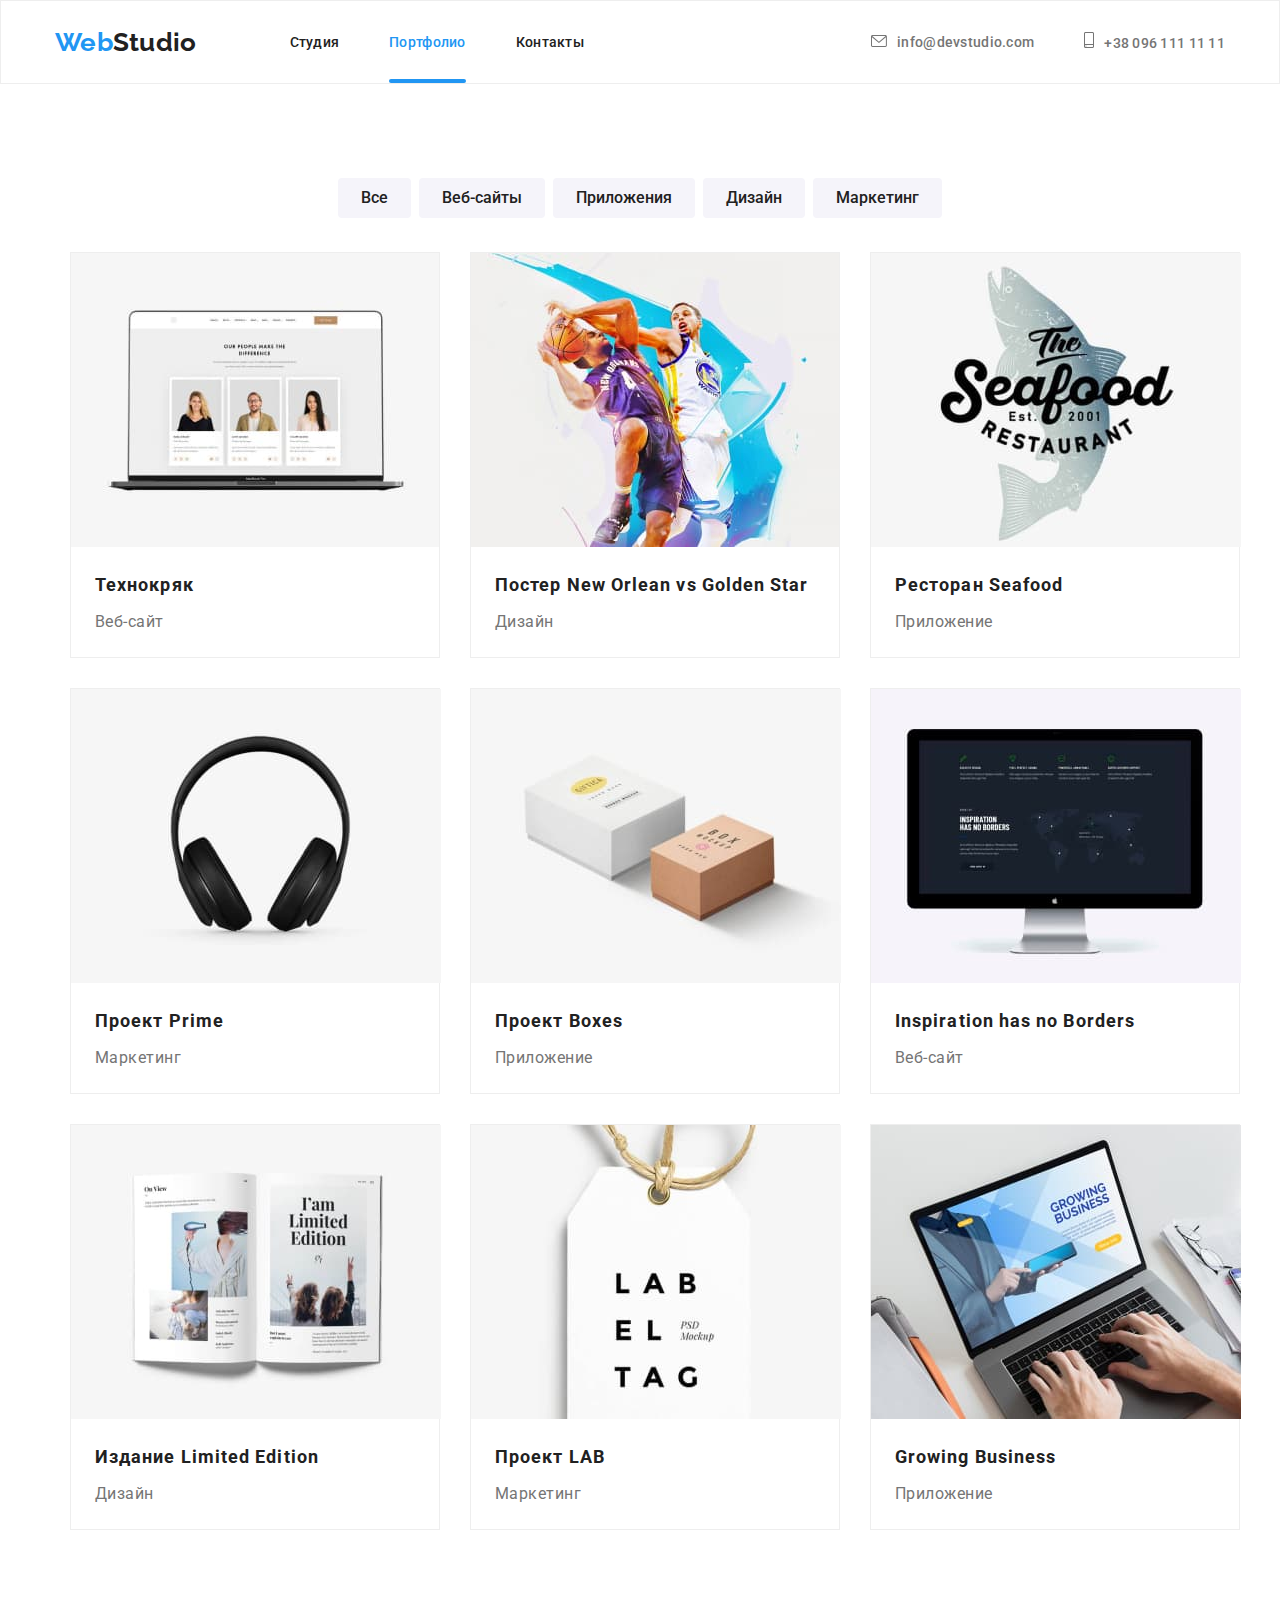
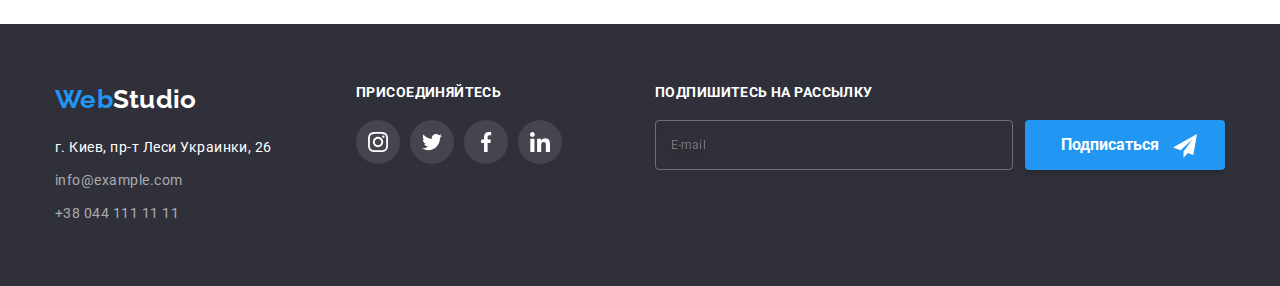
==== commit 396b6fec: "sass" ====
--- a/Studio.html
+++ b/Studio.html
@@ -47,7 +47,7 @@
     <section class="services">
         <h1 class="visually-hidden">Портфолио</h1>
         <div class="container">
-            <ul class="list options ">
+            <ul class="list options">
                 <li class="item"><a href=""></a><button class="options-button">Все</button></li>
                 <li class="item"><a href=""></a><button class="options-button">Веб-cайты</button></li>
                 <li class="item"><a href=""></a><button class="options-button">Приложения</button></li>
@@ -58,7 +58,7 @@
             <div class="container">
                 <ul class="flex-container list">
 
-                    <li class="flex-element item">
+                    <li class="flex-element">
                         <div class="product-thumb">
                             <img src="./images-studio/tehnokryak.jpg" alt="Технокряк" width="370">
                             <div class="product-overlay">
--- a/css/styles-studio.min.css
+++ b/css/styles-studio.min.css
@@ -1,2 +1,2 @@
-:root{--primary-text-black: #212121;--primary-text-gray: #757575;--text-accent: #2196f3;--white: #ffffff;--address-footer: rgba(255, 255, 255, 0.6);--background-hero: #2f303a;--background-team: #f5f4fa;--icon-color: #afb1b8;--section-border: #eeeeee}html{-webkit-box-sizing:border-box;box-sizing:border-box}*,*::before,*::after{-webkit-box-sizing:inherit;box-sizing:inherit}h1,h2,h3,h4,h5,h6,ul,p,li,a{margin:0;padding:0}body{font-family:Roboto;font-style:normal;font-weight:normal;letter-spacing:0.03em;color:var(--primary-text-black)}img{display:block}.list{list-style:none;padding:0;margin:0}.container{margin-left:auto;margin-right:auto;width:1200px;padding-left:15px;padding-right:15px}.link{font-weight:500;font-size:14px;line-height:1.142;letter-spacing:0.02em;text-decoration:none;-webkit-transition:fill 250ms cubic-bezier(0.4, 0, 0.2, 1);transition:fill 250ms cubic-bezier(0.4, 0, 0.2, 1)}.section{padding-top:94px}.section-title{font-weight:700;font-size:36px;line-height:1.166;text-align:center;color:var(--primary-text-black);margin-bottom:50px}.title{font-weight:700;font-size:14px;line-height:1.143;text-transform:uppercase;color:var(--primary-text-black);padding-bottom:10px}.description{font-size:14px;line-height:1.71;color:var(--primary-text-gray)}.bottom-padding{padding-bottom:94px}.addresses{width:231px}.visually-hidden{position:absolute !important;clip:rect(1px 1px 1px 1px);clip:rect(1px, 1px, 1px, 1px);padding:0 !important;border:0 !important;height:1px !important;width:1px !important;overflow:hidden}.logo{font-family:Raleway;color:var(--text-accent);font-weight:700;font-size:26px;line-height:1.192}.black-logo{color:var(--primary-text-black)}.white-logo{color:var(--white)}.link{font-weight:500;font-size:14px;line-height:1.142;letter-spacing:0.02em;text-decoration:none;-webkit-transition:fill 250ms cubic-bezier(0.4, 0, 0.2, 1);transition:fill 250ms cubic-bezier(0.4, 0, 0.2, 1)}.address-link{color:var(--primary-text-gray);fill:var(--primary-text-gray);-webkit-box-align:center;-ms-flex-align:center;align-items:center;-webkit-box-pack:center;-ms-flex-pack:center;justify-content:center;-webkit-transition:color 250ms cubic-bezier(0.4, 0, 0.2, 1);transition:color 250ms cubic-bezier(0.4, 0, 0.2, 1)}.address-link:hover .svg-envelope,.address-link:focus .svg-envelope,.address-link:hover .svg-telephone,.address-link:focus .svg-telephone,.link:hover,.link:focus{color:var(--text-accent);fill:var(--text-accent)}.head-link{display:block;color:var(--primary-text-black);-webkit-transition:color 250ms cubic-bezier(0.4, 0, 0.2, 1);transition:color 250ms cubic-bezier(0.4, 0, 0.2, 1)}.current::before{content:"";display:block;bottom:0;margin:0;position:absolute;width:100%;height:4px;background-color:var(--text-accent);border-radius:2px}.link-primary{color:var(--primary-text-black)}.link-secondary{color:var(--text-accent)}.link-secondary::before{content:"";display:block;bottom:0;margin:0;position:absolute;width:100%;height:4px;background-color:var(--text-accent);border-radius:2px}.address-link:hover .svg-envelope,.address-link:focus .svg-envelope,.address-link:hover .svg-telephone,.address-link:focus .svg-telephone,.link:hover,.link:focus{color:var(--text-accent);fill:var(--text-accent)}.svg-envelope{-webkit-box-align:center;-ms-flex-align:center;align-items:center;-webkit-box-pack:center;-ms-flex-pack:center;justify-content:center;width:16px;height:12px;margin-right:10px;-webkit-transition:fill 250ms cubic-bezier(0.4, 0, 0.2, 1);transition:fill 250ms cubic-bezier(0.4, 0, 0.2, 1)}.svg-telephone{-webkit-box-align:center;-ms-flex-align:center;align-items:center;-webkit-box-pack:center;-ms-flex-pack:center;justify-content:center;width:10px;height:16px;margin-right:10px;-webkit-transition:fill 250ms cubic-bezier(0.4, 0, 0.2, 1);transition:fill 250ms cubic-bezier(0.4, 0, 0.2, 1)}.svg-icon{position:absolute;top:50%;left:10px;fill:var(--primary-text-black);-webkit-transform:translateY(-50%);transform:translateY(-50%);-webkit-transition:fill 250ms cubic-bezier(0.4, 0, 0.2, 1);transition:fill 250ms cubic-bezier(0.4, 0, 0.2, 1)}.svg-icon:nth-child(1){width:12px;height:12px}.svg-icon:nth-child(2){width:13px;height:13px}.svg-icon:nth-child(3){width:15px;height:12px}.svg-modal{width:18px;height:18px}.btn{background-color:var(--text-accent);display:inline-block;border-radius:4px;padding:15px 32px;min-width:200px;border:1px solid transparent;color:var(--white);font-weight:700;font-size:16px;font:inherit;line-height:1.87}.btn-div{display:-webkit-box;display:-ms-flexbox;display:flex;-webkit-box-pack:center;-ms-flex-pack:center;justify-content:center}.btn-modal{margin-top:30px;-webkit-box-pack:center;-ms-flex-pack:center;justify-content:center;display:inline-block;border-radius:4px;padding:10px 55px;width:200px;border:1px solid transparent;color:var(--white);background-color:var(--text-accent);-webkit-box-shadow:0px 4px 4px rgba(0,0,0,0.15);box-shadow:0px 4px 4px rgba(0,0,0,0.15);font-weight:700;font-size:16px;font:inherit;line-height:1.87}.social-icons{display:-webkit-box;display:-ms-flexbox;display:flex;-webkit-box-pack:center;-ms-flex-pack:center;justify-content:center;padding-bottom:30px;padding-left:32px;padding-right:32px}.social-icons-item:not(:last-child){margin-right:10px}.social-icons-link{display:-webkit-box;display:-ms-flexbox;display:flex;-webkit-box-pack:center;-ms-flex-pack:center;justify-content:center;-webkit-box-align:center;-ms-flex-align:center;align-items:center;width:44px;height:44px;background-color:var(--white);border-radius:50%;-webkit-transition:background-color 250ms cubic-bezier(0.4, 0, 0.2, 1);transition:background-color 250ms cubic-bezier(0.4, 0, 0.2, 1)}.social-icons-svg{width:20px;height:20px;fill:var(--icon-color);-webkit-transition:fill 250ms cubic-bezier(0.4, 0, 0.2, 1);transition:fill 250ms cubic-bezier(0.4, 0, 0.2, 1)}.social-icons-link:hover .social-icons-svg,.social-icons-link:hover,.social-icons-link:focus .social-icons-svg,.social-icons-link:focus{background-color:var(--text-accent);fill:var(--white)}.social-icons-link-footer{display:-webkit-box;display:-ms-flexbox;display:flex;-webkit-box-pack:center;-ms-flex-pack:center;justify-content:center;-webkit-box-align:center;-ms-flex-align:center;align-items:center;width:44px;height:44px;background-color:rgba(255,255,255,0.1);border-radius:50%;-webkit-transition:background-color 250ms cubic-bezier(0.4, 0, 0.2, 1);transition:background-color 250ms cubic-bezier(0.4, 0, 0.2, 1)}.social-icons-svg-footer{width:20px;height:20px;fill:var(--white)}.social-icons-link-footer:hover .social-icons-svg,.social-icons-link-footer:hover,.social-icons-link-footer:focus .social-icons-svg,.social-icons-link-footer:focus{background-color:var(--text-accent)}.backdrop{position:fixed;top:0;left:0;width:100%;height:100%;background-color:rgba(0,0,0,0.2);opacity:1;-webkit-transition:opacity 250ms cubic-bezier(0.4, 0, 0.2, 1);transition:opacity 250ms cubic-bezier(0.4, 0, 0.2, 1)}.backdrop.is-hidden{opacity:0;pointer-events:none}.backdrop.is-hidden .modal{-webkit-transform:translate(-50%, -50%) scale(1.5);transform:translate(-50%, -50%) scale(1.5)}.label-name{display:block;margin-top:12px;color:var(--primary-text-gray);font-size:12px;line-height:1.17;letter-spacing:0.01em}.modal{position:absolute;position:relative;top:50%;left:50%;-webkit-transform:translate(-50%, -50%) scale(1);transform:translate(-50%, -50%) scale(1);height:581px;width:528px;background-color:#fff;-webkit-transition:-webkit-transform 250ms cubic-bezier(0.4, 0, 0.2, 1);transition:-webkit-transform 250ms cubic-bezier(0.4, 0, 0.2, 1);transition:transform 250ms cubic-bezier(0.4, 0, 0.2, 1);transition:transform 250ms cubic-bezier(0.4, 0, 0.2, 1), -webkit-transform 250ms cubic-bezier(0.4, 0, 0.2, 1)}.close-modal{position:absolute;top:0;right:0;display:-webkit-box;display:-ms-flexbox;display:flex;-webkit-box-align:center;-ms-flex-align:center;align-items:center;-webkit-box-pack:center;-ms-flex-pack:center;justify-content:center;margin-top:8px;margin-right:8px;width:30px;height:30px;background-color:var(--white);border:1px solid rgba(0,0,0,0.1);border-radius:50%}.modal-info{font-weight:bold;font-size:20px;line-height:1.09;text-align:center;letter-spacing:0.03em;color:var(--primary-text-black)}.form-svg{position:relative;display:-webkit-box;display:-ms-flexbox;display:flex}.input-form{position:relative;display:block;width:100%;height:41px;margin-top:4px;padding-left:41px;border:1px solid rgba(33,33,33,0.2);-webkit-transition:border 250ms cubic-bezier(0.4, 0, 0.2, 1);transition:border 250ms cubic-bezier(0.4, 0, 0.2, 1);-webkit-box-sizing:border-box;box-sizing:border-box;border-radius:4px;font-size:12px;font-weight:400;line-height:1.16;text-align:left;color:var(--primary-text-gray);outline:none}.input-form:focus,.input-form:hover,.form_comment:hover,.form_comment:focus{border:1px solid var(--text-accent);cursor:pointer}.input-form:focus+.svg-icon,.input-form:hover+.svg-icon{fill:var(--text-accent)}.request-form{padding-top:40px;padding-left:41px;padding-right:39px;padding-bottom:40px}.form_comment{display:block;width:100%;height:120px;resize:none;margin-top:4px;padding:16px 12px;border:1px solid rgba(33,33,33,0.2);-webkit-box-sizing:border-box;box-sizing:border-box;border-radius:4px;font-size:12px;font-weight:400;line-height:1.16;text-align:left;color:var(--primary-text-gray);outline:none}.checkbox{position:absolute;padding-right:52px;border:transparent;width:1px;height:1px;margin:-1px;border:0;padding:0;clip:rect(0 0 0 0);overflow:hidden}.icon{margin-right:9px;display:inline-block;width:16px;height:15px;border:2px solid #2a2a2a;border-radius:4px;-webkit-transition:fill 250ms cubic-bezier(0.4, 0, 0.2, 1);transition:fill 250ms cubic-bezier(0.4, 0, 0.2, 1)}.checkbox:checked+.icon{border-color:var(--text-accent);background-color:var(--text-accent);padding:3px;background-image:url(../images/icons/vector.svg);background-position:center;background-size:contain}.acceptation{padding-right:51px;margin-left:9px}.label-accept{color:var(--primary-text-gray);font-size:14px;line-height:1.7;letter-spacing:0.01em}.accept-span{color:var(--text-accent);text-decoration:underline}.acceptation-form{margin-top:20px;display:-webkit-box;display:-ms-flexbox;display:flex;-webkit-box-align:center;-ms-flex-align:center;align-items:center;-webkit-box-pack:center;-ms-flex-pack:center;justify-content:center}.flex-container{display:-webkit-box;display:-ms-flexbox;display:flex;-ms-flex-wrap:wrap;flex-wrap:wrap;margin-bottom:-30px;margin-right:-30px;-webkit-padding-start:0;padding-inline-start:0}.flex-element{width:calc((100% - 90px) / 3);margin-bottom:30px;margin-right:30px;-webkit-box-pack:justify;-ms-flex-pack:justify;justify-content:space-between;-webkit-box-align:center;-ms-flex-align:center;align-items:center;border:1px solid var(--section-border);-webkit-transition:-webkit-box-shadow 250ms cubic-bezier(0.4, 0, 0.2, 1);transition:-webkit-box-shadow 250ms cubic-bezier(0.4, 0, 0.2, 1);transition:box-shadow 250ms cubic-bezier(0.4, 0, 0.2, 1);transition:box-shadow 250ms cubic-bezier(0.4, 0, 0.2, 1), -webkit-box-shadow 250ms cubic-bezier(0.4, 0, 0.2, 1)}.flex-element:hover{-webkit-box-shadow:0px 4px 4px rgba(0,0,0,0.25);box-shadow:0px 4px 4px rgba(0,0,0,0.25)}.flex-element .item-title{font-weight:700;font-size:18px;line-height:2;letter-spacing:0.06em;margin-bottom:4px}.main-nav{display:-webkit-box;display:-ms-flexbox;display:flex;-webkit-box-align:center;-ms-flex-align:center;align-items:center}.site-nav{display:-webkit-box;display:-ms-flexbox;display:flex;-webkit-box-align:center;-ms-flex-align:center;align-items:center}.site-nav .item:first-child{margin-right:93px}.site-nav .item:not(:last-child){margin-right:50px}.site-nav .item{padding-top:32px;padding-bottom:32px;position:relative}.contacts-nav{display:-webkit-box;display:-ms-flexbox;display:flex;-webkit-box-pack:center;-ms-flex-pack:center;justify-content:center;-webkit-box-align:center;-ms-flex-align:center;align-items:center;margin-left:auto}.contacts-nav .item+.item{margin-left:50px}.contacts-nav .svg-envelope{-webkit-box-align:center;-ms-flex-align:center;align-items:center;-webkit-box-pack:center;-ms-flex-pack:center;justify-content:center;width:16px;height:12px;margin-right:10px;-webkit-transition:fill 250ms cubic-bezier(0.4, 0, 0.2, 1);transition:fill 250ms cubic-bezier(0.4, 0, 0.2, 1)}.contacts-nav .svg-telephone{-webkit-box-align:center;-ms-flex-align:center;align-items:center;-webkit-box-pack:center;-ms-flex-pack:center;justify-content:center;width:10px;height:16px;margin-right:10px;-webkit-transition:fill 250ms cubic-bezier(0.4, 0, 0.2, 1);transition:fill 250ms cubic-bezier(0.4, 0, 0.2, 1)}.hero{color:var(--white);background-color:var(--background-hero);text-align:center;letter-spacing:0.06em;text-transform:uppercase;padding-top:200px;padding-bottom:200px;-webkit-box-align:center;-ms-flex-align:center;align-items:center;outline:1px solid black}.hero-bg{background-image:-webkit-gradient(linear, left top, right top, from(rgba(47,48,58,0.4)), to(rgba(47,48,58,0.4))),url(../images/hero/hero-bg.jpg);background-image:linear-gradient(to right, rgba(47,48,58,0.4), rgba(47,48,58,0.4)),url(../images/hero/hero-bg.jpg);background-repeat:no-repeat;background-size:cover}.hero-title{font-weight:900;font-size:44px;line-height:1.36;margin-bottom:30px}.header{padding-left:0;padding-right:0}.header-studio{padding-left:0;padding-right:0;border:1px solid var(--section-border)}.feature{margin-bottom:30px}.feature-list{display:-webkit-box;display:-ms-flexbox;display:flex}.feature-box{display:-webkit-box;display:-ms-flexbox;display:flex;-webkit-box-pack:center;-ms-flex-pack:center;justify-content:center;-webkit-box-align:center;-ms-flex-align:center;align-items:center;border-radius:4px;width:270px;height:120px;background-color:#f5f4fa;margin-bottom:30px}.feature-svg{width:70px;height:70px}.feature-list .item{width:270px}.feature-list .item:not(:last-child){margin-right:30px}.portfolio{display:-webkit-box;display:-ms-flexbox;display:flex}.portfolio .item{position:relative}.portfolio .item:not(:last-child){margin-right:30px}.thumb>.label{position:absolute;display:-webkit-box;display:-ms-flexbox;display:flex;width:100%;padding:0;bottom:0;-webkit-box-pack:center;-ms-flex-pack:center;justify-content:center;padding:27px 80px;background-color:rgba(47,48,58,0.8);font-family:inherit;font-style:normal;font-weight:700;font-size:14px;line-height:1.172;text-transform:uppercase;color:var(--white)}.team{padding-top:94px}.background-team{background-color:var(--background-team)}.team-padding{display:-webkit-box;display:-ms-flexbox;display:flex;padding-bottom:50px;-webkit-box-pack:center;-ms-flex-pack:center;justify-content:center}.team-item{width:270px;margin-bottom:30px;font-weight:500;font-size:16px;line-height:1.187;text-align:center;color:var(--primary-text-black);background-color:var(--white);border:1px solid transparent;-webkit-box-shadow:0px 1px 3px rgba(0,0,0,0.12),0px 1px 1px rgba(0,0,0,0.14),0px 2px 1px rgba(0,0,0,0.2);box-shadow:0px 1px 3px rgba(0,0,0,0.12),0px 1px 1px rgba(0,0,0,0.14),0px 2px 1px rgba(0,0,0,0.2);-webkit-transition:-webkit-box-shadow 250ms cubic-bezier(0.4, 0, 0.2, 1);transition:-webkit-box-shadow 250ms cubic-bezier(0.4, 0, 0.2, 1);transition:box-shadow 250ms cubic-bezier(0.4, 0, 0.2, 1);transition:box-shadow 250ms cubic-bezier(0.4, 0, 0.2, 1), -webkit-box-shadow 250ms cubic-bezier(0.4, 0, 0.2, 1)}.team-item:hover{-webkit-box-shadow:0px 4px 4px rgba(0,0,0,0.25);box-shadow:0px 4px 4px rgba(0,0,0,0.25)}.team-item:not(:last-child){margin-right:30px}.team-name{margin-top:30px}.team .description{width:270px;margin-bottom:30px;font-weight:500;font-size:16px;line-height:1.187;text-align:center;color:var(--primary-text-black);background-color:var(--white);font-weight:normal;color:var(--primary-text-gray);margin-top:10px}.clients{display:-webkit-box;display:-ms-flexbox;display:flex;padding-bottom:94px}.clients .item:not(:last-child){margin-right:30px}.clients-box{display:-webkit-box;display:-ms-flexbox;display:flex;-webkit-box-pack:center;-ms-flex-pack:center;justify-content:center;-webkit-box-align:center;-ms-flex-align:center;align-items:center;border:1px solid var(--icon-color);border-radius:4px;background-color:var(--white);width:170px;height:90px;-webkit-transition:border 250ms cubic-bezier(0.4, 0, 0.2, 1);transition:border 250ms cubic-bezier(0.4, 0, 0.2, 1);cursor:pointer}.clients-svg{fill:var(--icon-color);min-width:45px;height:50px;-webkit-transition:fill 250ms cubic-bezier(0.4, 0, 0.2, 1);transition:fill 250ms cubic-bezier(0.4, 0, 0.2, 1)}.clients-box:hover,.clients-box:focus{border:1px solid var(--text-accent)}.clients-box:hover .clients-svg,.clients-box:focus.clients-svg{fill:var(--text-accent)}.footer{background-color:var(--background-hero);font-size:14px;line-height:1.71;font-style:normal}.padding-footer{padding-top:60px;padding-bottom:60px}.footer-address{color:var(--white);text-decoration:none}.footer-address .item:not(:last-child){margin-bottom:9px}.footer-address .item:first-child{margin-top:20px}.footer-contacts{color:rgba(255,255,255,0.6);text-decoration:none}.flex-footer{display:-webkit-box;display:-ms-flexbox;display:flex}.div-footer{padding-top:60px;padding-bottom:60px}.subscription{display:-webkit-box;display:-ms-flexbox;display:flex;-webkit-box-orient:vertical;-webkit-box-direction:normal;-ms-flex-direction:column;flex-direction:column;-webkit-box-align:left;-ms-flex-align:left;align-items:left;margin-left:93px}.subscription-form{display:-webkit-box;display:-ms-flexbox;display:flex}.mail-subscription{width:358px;height:50px;padding-left:15px;background-color:transparent;border:1px solid rgba(255,255,255,0.3);-webkit-box-sizing:border-box;box-sizing:border-box;-webkit-filter:drop-shadow(0px 4px 4px rgba(0,0,0,0.15));filter:drop-shadow(0px 4px 4px rgba(0,0,0,0.15));border-radius:4px;color:rgba(255,255,255,0.6);font-size:12px;line-height:1.17;letter-spacing:0.01em;outline:rgba(255,255,255,0.3)}.btn-subscription{margin-left:12px;display:inline-block;border-radius:4px;width:200px;height:50px;border:1px solid transparent;text-align:left;color:var(--white);background-color:var(--text-accent);-webkit-box-shadow:0px 4px 4px rgba(0,0,0,0.15);box-shadow:0px 4px 4px rgba(0,0,0,0.15);font-weight:bold;font-size:16px;line-height:30px;-webkit-transition:background-color 250ms cubic-bezier(0.4, 0, 0.2, 1);transition:background-color 250ms cubic-bezier(0.4, 0, 0.2, 1)}.btn-sub-span{padding-left:29px}.sub-btn-svg{position:relative;display:-webkit-box;display:-ms-flexbox;display:flex;-webkit-box-align:center;-ms-flex-align:center;align-items:center;-webkit-box-pack:justify;-ms-flex-pack:justify;justify-content:space-between}.svg-btn{position:absolute;bottom:0;right:0;margin-left:10px;margin-right:28px;-webkit-transform:translateY(-50%);transform:translateY(-50%)}.join-us{display:-webkit-box;display:-ms-flexbox;display:flex;-webkit-box-orient:vertical;-webkit-box-direction:normal;-ms-flex-direction:column;flex-direction:column;-webkit-box-align:left;-ms-flex-align:left;align-items:left;margin-left:70px;width:206px}.join-section{margin-bottom:20px;color:var(--white);font-weight:bold;font-size:14px;line-height:16px;letter-spacing:0.03em;text-transform:uppercase}.services{padding-top:94px;padding-bottom:94px}.options{display:-webkit-box;display:-ms-flexbox;display:flex;padding-left:auto;padding-right:auto;margin-bottom:34px;-webkit-box-align:center;-ms-flex-align:center;align-items:center;-webkit-box-pack:center;-ms-flex-pack:center;justify-content:center}.options .item:not(:last-child){margin-right:8px}.options-button{display:-webkit-inline-box;display:-ms-inline-flexbox;display:inline-flex;color:var(--primary-text-black);background-color:var(--background-button);text-align:center;-webkit-box-align:center;-ms-flex-align:center;align-items:center;padding:6px 22px;border:1px solid transparent;border-radius:4px;font-weight:500;font-size:16px;line-height:1.62;-webkit-transition:background-color 250ms cubic-bezier(0.4, 0, 0.2, 1);transition:background-color 250ms cubic-bezier(0.4, 0, 0.2, 1)}.options-button:hover,.options-button:focus{color:var(--white);background-color:var(--text-accent);-webkit-transition:color 250ms cubic-bezier(0.4, 0, 0.2, 1);transition:color 250ms cubic-bezier(0.4, 0, 0.2, 1)}.product-thumb{position:relative;overflow:hidden}.product-overlay{position:absolute;top:0;left:0;width:100%;height:100%;background-color:var(--text-accent);-webkit-transform:translateY(100%);transform:translateY(100%);-webkit-transition:-webkit-transform 250ms cubic-bezier(0.4, 0, 0.2, 1);transition:-webkit-transform 250ms cubic-bezier(0.4, 0, 0.2, 1);transition:transform 250ms cubic-bezier(0.4, 0, 0.2, 1);transition:transform 250ms cubic-bezier(0.4, 0, 0.2, 1), -webkit-transform 250ms cubic-bezier(0.4, 0, 0.2, 1)}.product-thumb:hover .product-overlay{-webkit-transform:translateY(0);transform:translateY(0)}.product-info{padding:63px 24px;font-size:18px;line-height:1.55;color:var(--white)}
+:root{--primary-text-black: #212121;--primary-text-gray: #757575;--text-accent: #2196f3;--white: #ffffff;--address-footer: rgba(255, 255, 255, 0.6);--background-hero: #2f303a;--background-team: #f5f4fa;--icon-color: #afb1b8;--section-border: #eeeeee}html{-webkit-box-sizing:border-box;box-sizing:border-box}*,*::before,*::after{-webkit-box-sizing:inherit;box-sizing:inherit}h1,h2,h3,h4,h5,h6,ul,p,li,a{margin:0;padding:0}body{font-family:Roboto;font-style:normal;font-weight:normal;letter-spacing:0.03em;color:var(--primary-text-black)}img{display:block}.list{list-style:none;padding:0;margin:0}.container{margin-left:auto;margin-right:auto;width:1200px;padding-left:15px;padding-right:15px}.link{font-weight:500;font-size:14px;line-height:1.142;letter-spacing:0.02em;text-decoration:none;-webkit-transition:fill 250ms cubic-bezier(0.4, 0, 0.2, 1);transition:fill 250ms cubic-bezier(0.4, 0, 0.2, 1)}.section{padding-top:94px}.section-title{font-weight:700;font-size:36px;line-height:1.166;text-align:center;color:var(--primary-text-black);margin-bottom:50px}.title{font-weight:700;font-size:14px;line-height:1.143;text-transform:uppercase;color:var(--primary-text-black);padding-bottom:10px}.bottom-padding{padding-bottom:94px}.addresses{width:231px}.visually-hidden{position:absolute !important;clip:rect(1px 1px 1px 1px);clip:rect(1px, 1px, 1px, 1px);padding:0 !important;border:0 !important;height:1px !important;width:1px !important;overflow:hidden}.logo{font-family:Raleway;color:var(--text-accent);font-weight:700;font-size:26px;line-height:1.192}.black-logo{color:var(--primary-text-black)}.white-logo{color:var(--white)}.link{font-weight:500;font-size:14px;line-height:1.142;letter-spacing:0.02em;text-decoration:none;-webkit-transition:fill 250ms cubic-bezier(0.4, 0, 0.2, 1);transition:fill 250ms cubic-bezier(0.4, 0, 0.2, 1)}.address-link{color:var(--primary-text-gray);fill:var(--primary-text-gray);-webkit-box-align:center;-ms-flex-align:center;align-items:center;-webkit-box-pack:center;-ms-flex-pack:center;justify-content:center;-webkit-transition:color 250ms cubic-bezier(0.4, 0, 0.2, 1);transition:color 250ms cubic-bezier(0.4, 0, 0.2, 1)}.address-link:hover .svg-envelope,.address-link:focus .svg-envelope,.address-link:hover .svg-telephone,.address-link:focus .svg-telephone,.link:hover,.link:focus{color:var(--text-accent);fill:var(--text-accent)}.head-link{display:block;color:var(--primary-text-black);-webkit-transition:color 250ms cubic-bezier(0.4, 0, 0.2, 1);transition:color 250ms cubic-bezier(0.4, 0, 0.2, 1)}.current::before{content:"";display:block;bottom:0;margin:0;position:absolute;width:100%;height:4px;background-color:var(--text-accent);border-radius:2px}.link-primary{color:var(--primary-text-black)}.link-secondary{color:var(--text-accent)}.link-secondary::before{content:"";display:block;bottom:0;margin:0;position:absolute;width:100%;height:4px;background-color:var(--text-accent);border-radius:2px}.address-link:hover .svg-envelope,.address-link:focus .svg-envelope,.address-link:hover .svg-telephone,.address-link:focus .svg-telephone,.link:hover,.link:focus{color:var(--text-accent);fill:var(--text-accent)}.svg-envelope{-webkit-box-align:center;-ms-flex-align:center;align-items:center;-webkit-box-pack:center;-ms-flex-pack:center;justify-content:center;width:16px;height:12px;margin-right:10px;-webkit-transition:fill 250ms cubic-bezier(0.4, 0, 0.2, 1);transition:fill 250ms cubic-bezier(0.4, 0, 0.2, 1)}.svg-telephone{-webkit-box-align:center;-ms-flex-align:center;align-items:center;-webkit-box-pack:center;-ms-flex-pack:center;justify-content:center;width:10px;height:16px;margin-right:10px;-webkit-transition:fill 250ms cubic-bezier(0.4, 0, 0.2, 1);transition:fill 250ms cubic-bezier(0.4, 0, 0.2, 1)}.svg-icon{position:absolute;top:50%;left:10px;fill:var(--primary-text-black);-webkit-transform:translateY(-50%);transform:translateY(-50%);-webkit-transition:fill 250ms cubic-bezier(0.4, 0, 0.2, 1);transition:fill 250ms cubic-bezier(0.4, 0, 0.2, 1)}.svg-icon:nth-child(1){width:12px;height:12px}.svg-icon:nth-child(2){width:13px;height:13px}.svg-icon:nth-child(3){width:15px;height:12px}.svg-modal{width:18px;height:18px}.btn{background-color:var(--text-accent);display:inline-block;border-radius:4px;padding:15px 32px;min-width:200px;border:1px solid transparent;color:var(--white);font-weight:700;font-size:16px;font:inherit;line-height:1.87}.btn-div{display:-webkit-box;display:-ms-flexbox;display:flex;-webkit-box-pack:center;-ms-flex-pack:center;justify-content:center}.btn-modal{margin-top:30px;-webkit-box-pack:center;-ms-flex-pack:center;justify-content:center;display:inline-block;border-radius:4px;padding:10px 55px;width:200px;border:1px solid transparent;color:var(--white);background-color:var(--text-accent);-webkit-box-shadow:0px 4px 4px rgba(0,0,0,0.15);box-shadow:0px 4px 4px rgba(0,0,0,0.15);font-weight:700;font-size:16px;font:inherit;line-height:1.87}.social-icons{display:-webkit-box;display:-ms-flexbox;display:flex;-webkit-box-pack:center;-ms-flex-pack:center;justify-content:center;padding-bottom:30px;padding-left:32px;padding-right:32px}.social-icons-item:not(:last-child){margin-right:10px}.social-icons-link{display:-webkit-box;display:-ms-flexbox;display:flex;-webkit-box-pack:center;-ms-flex-pack:center;justify-content:center;-webkit-box-align:center;-ms-flex-align:center;align-items:center;width:44px;height:44px;background-color:var(--white);border-radius:50%;-webkit-transition:background-color 250ms cubic-bezier(0.4, 0, 0.2, 1);transition:background-color 250ms cubic-bezier(0.4, 0, 0.2, 1)}.social-icons-svg{width:20px;height:20px;fill:var(--icon-color);-webkit-transition:fill 250ms cubic-bezier(0.4, 0, 0.2, 1);transition:fill 250ms cubic-bezier(0.4, 0, 0.2, 1)}.social-icons-link:hover .social-icons-svg,.social-icons-link:hover,.social-icons-link:focus .social-icons-svg,.social-icons-link:focus{background-color:var(--text-accent);fill:var(--white)}.social-icons-link-footer{display:-webkit-box;display:-ms-flexbox;display:flex;-webkit-box-pack:center;-ms-flex-pack:center;justify-content:center;-webkit-box-align:center;-ms-flex-align:center;align-items:center;width:44px;height:44px;background-color:rgba(255,255,255,0.1);border-radius:50%;-webkit-transition:background-color 250ms cubic-bezier(0.4, 0, 0.2, 1);transition:background-color 250ms cubic-bezier(0.4, 0, 0.2, 1)}.social-icons-svg-footer{width:20px;height:20px;fill:var(--white)}.social-icons-link-footer:hover .social-icons-svg,.social-icons-link-footer:hover,.social-icons-link-footer:focus .social-icons-svg,.social-icons-link-footer:focus{background-color:var(--text-accent)}.backdrop{position:fixed;top:0;left:0;width:100%;height:100%;background-color:rgba(0,0,0,0.2);opacity:1;-webkit-transition:opacity 250ms cubic-bezier(0.4, 0, 0.2, 1);transition:opacity 250ms cubic-bezier(0.4, 0, 0.2, 1)}.backdrop.is-hidden{opacity:0;pointer-events:none}.backdrop.is-hidden .modal{-webkit-transform:translate(-50%, -50%) scale(1.5);transform:translate(-50%, -50%) scale(1.5)}.label-name{display:block;margin-top:12px;color:var(--primary-text-gray);font-size:12px;line-height:1.17;letter-spacing:0.01em}.modal{position:absolute;position:relative;top:50%;left:50%;-webkit-transform:translate(-50%, -50%) scale(1);transform:translate(-50%, -50%) scale(1);height:581px;width:528px;background-color:#fff;-webkit-transition:-webkit-transform 250ms cubic-bezier(0.4, 0, 0.2, 1);transition:-webkit-transform 250ms cubic-bezier(0.4, 0, 0.2, 1);transition:transform 250ms cubic-bezier(0.4, 0, 0.2, 1);transition:transform 250ms cubic-bezier(0.4, 0, 0.2, 1), -webkit-transform 250ms cubic-bezier(0.4, 0, 0.2, 1)}.close-modal{position:absolute;top:0;right:0;display:-webkit-box;display:-ms-flexbox;display:flex;-webkit-box-align:center;-ms-flex-align:center;align-items:center;-webkit-box-pack:center;-ms-flex-pack:center;justify-content:center;margin-top:8px;margin-right:8px;width:30px;height:30px;background-color:var(--white);border:1px solid rgba(0,0,0,0.1);border-radius:50%}.modal-info{font-weight:bold;font-size:20px;line-height:1.09;text-align:center;letter-spacing:0.03em;color:var(--primary-text-black)}.form-svg{position:relative;display:-webkit-box;display:-ms-flexbox;display:flex}.input-form{position:relative;display:block;width:100%;height:41px;margin-top:4px;padding-left:41px;border:1px solid rgba(33,33,33,0.2);-webkit-transition:border 250ms cubic-bezier(0.4, 0, 0.2, 1);transition:border 250ms cubic-bezier(0.4, 0, 0.2, 1);-webkit-box-sizing:border-box;box-sizing:border-box;border-radius:4px;font-size:12px;font-weight:400;line-height:1.16;text-align:left;color:var(--primary-text-gray);outline:none}.input-form:focus,.input-form:hover,.form_comment:hover,.form_comment:focus{border:1px solid var(--text-accent);cursor:pointer}.input-form:focus+.svg-icon,.input-form:hover+.svg-icon{fill:var(--text-accent)}.request-form{padding-top:40px;padding-left:41px;padding-right:39px;padding-bottom:40px}.form_comment{display:block;width:100%;height:120px;resize:none;margin-top:4px;padding:16px 12px;border:1px solid rgba(33,33,33,0.2);-webkit-box-sizing:border-box;box-sizing:border-box;border-radius:4px;font-size:12px;font-weight:400;line-height:1.16;text-align:left;color:var(--primary-text-gray);outline:none}.checkbox{position:absolute;padding-right:52px;border:transparent;width:1px;height:1px;margin:-1px;border:0;padding:0;clip:rect(0 0 0 0);overflow:hidden}.icon{margin-right:9px;display:inline-block;width:16px;height:15px;border:2px solid #2a2a2a;border-radius:4px;-webkit-transition:fill 250ms cubic-bezier(0.4, 0, 0.2, 1);transition:fill 250ms cubic-bezier(0.4, 0, 0.2, 1)}.checkbox:checked+.icon{border-color:var(--text-accent);background-color:var(--text-accent);padding:3px;background-image:url(../images/icons/vector.svg);background-position:center;background-size:contain}.acceptation{padding-right:51px;margin-left:9px}.label-accept{color:var(--primary-text-gray);font-size:14px;line-height:1.7;letter-spacing:0.01em}.accept-span{color:var(--text-accent);text-decoration:underline}.acceptation-form{margin-top:20px;display:-webkit-box;display:-ms-flexbox;display:flex;-webkit-box-align:center;-ms-flex-align:center;align-items:center;-webkit-box-pack:center;-ms-flex-pack:center;justify-content:center}.flex-container{display:-webkit-box;display:-ms-flexbox;display:flex;-ms-flex-wrap:wrap;flex-wrap:wrap;margin-bottom:-30px;margin-right:-30px;-webkit-padding-start:0;padding-inline-start:0}.flex-element{width:calc((100% - 90px) / 3);margin-bottom:30px;margin-right:30px;-webkit-box-pack:justify;-ms-flex-pack:justify;justify-content:space-between;-webkit-box-align:center;-ms-flex-align:center;align-items:center;border:1px solid var(--section-border);-webkit-transition:-webkit-box-shadow 250ms cubic-bezier(0.4, 0, 0.2, 1);transition:-webkit-box-shadow 250ms cubic-bezier(0.4, 0, 0.2, 1);transition:box-shadow 250ms cubic-bezier(0.4, 0, 0.2, 1);transition:box-shadow 250ms cubic-bezier(0.4, 0, 0.2, 1), -webkit-box-shadow 250ms cubic-bezier(0.4, 0, 0.2, 1)}.flex-element:hover{-webkit-box-shadow:0px 4px 4px rgba(0,0,0,0.25);box-shadow:0px 4px 4px rgba(0,0,0,0.25)}.flex-element .item-title{font-weight:700;font-size:18px;line-height:2;letter-spacing:0.06em;margin-bottom:4px}.main-nav{display:-webkit-box;display:-ms-flexbox;display:flex;-webkit-box-align:center;-ms-flex-align:center;align-items:center}.site-nav{display:-webkit-box;display:-ms-flexbox;display:flex;-webkit-box-align:center;-ms-flex-align:center;align-items:center}.site-nav .item:first-child{margin-right:93px}.site-nav .item:not(:last-child){margin-right:50px}.site-nav .item{padding-top:32px;padding-bottom:32px;position:relative}.contacts-nav{display:-webkit-box;display:-ms-flexbox;display:flex;-webkit-box-pack:center;-ms-flex-pack:center;justify-content:center;-webkit-box-align:center;-ms-flex-align:center;align-items:center;margin-left:auto}.contacts-nav .item+.item{margin-left:50px}.contacts-nav .svg-envelope{-webkit-box-align:center;-ms-flex-align:center;align-items:center;-webkit-box-pack:center;-ms-flex-pack:center;justify-content:center;width:16px;height:12px;margin-right:10px;-webkit-transition:fill 250ms cubic-bezier(0.4, 0, 0.2, 1);transition:fill 250ms cubic-bezier(0.4, 0, 0.2, 1)}.contacts-nav .svg-telephone{-webkit-box-align:center;-ms-flex-align:center;align-items:center;-webkit-box-pack:center;-ms-flex-pack:center;justify-content:center;width:10px;height:16px;margin-right:10px;-webkit-transition:fill 250ms cubic-bezier(0.4, 0, 0.2, 1);transition:fill 250ms cubic-bezier(0.4, 0, 0.2, 1)}.hero{color:var(--white);background-color:var(--background-hero);text-align:center;letter-spacing:0.06em;text-transform:uppercase;padding-top:200px;padding-bottom:200px;-webkit-box-align:center;-ms-flex-align:center;align-items:center}.hero-bg{background-image:-webkit-gradient(linear, left top, right top, from(rgba(47,48,58,0.4)), to(rgba(47,48,58,0.4))),url(../images/hero/hero-bg.jpg);background-image:linear-gradient(to right, rgba(47,48,58,0.4), rgba(47,48,58,0.4)),url(../images/hero/hero-bg.jpg);background-repeat:no-repeat;background-size:cover}.hero-title{font-weight:900;font-size:44px;line-height:1.36;margin-bottom:30px}.header{padding-left:0;padding-right:0}.header-studio{padding-left:0;padding-right:0;border:1px solid var(--section-border)}.portfolio{display:-webkit-box;display:-ms-flexbox;display:flex}.portfolio .item{position:relative}.portfolio .item:not(:last-child){margin-right:30px}.thumb>.label{position:absolute;display:-webkit-box;display:-ms-flexbox;display:flex;width:100%;padding:0;bottom:0;-webkit-box-pack:center;-ms-flex-pack:center;justify-content:center;padding:27px 80px;background-color:rgba(47,48,58,0.8);font-family:inherit;font-style:normal;font-weight:700;font-size:14px;line-height:1.172;text-transform:uppercase;color:var(--white)}.clients{display:-webkit-box;display:-ms-flexbox;display:flex;padding-bottom:94px}.clients .item:not(:last-child){margin-right:30px}.clients-box{display:-webkit-box;display:-ms-flexbox;display:flex;-webkit-box-pack:center;-ms-flex-pack:center;justify-content:center;-webkit-box-align:center;-ms-flex-align:center;align-items:center;border:1px solid var(--icon-color);border-radius:4px;background-color:var(--white);width:170px;height:90px;-webkit-transition:border 250ms cubic-bezier(0.4, 0, 0.2, 1);transition:border 250ms cubic-bezier(0.4, 0, 0.2, 1);cursor:pointer}.clients-svg{fill:var(--icon-color);min-width:45px;height:50px;-webkit-transition:fill 250ms cubic-bezier(0.4, 0, 0.2, 1);transition:fill 250ms cubic-bezier(0.4, 0, 0.2, 1)}.clients-box:hover,.clients-box:focus{border:1px solid var(--text-accent)}.clients-box:hover .clients-svg,.clients-box:focus.clients-svg{fill:var(--text-accent)}.footer{background-color:var(--background-hero);font-size:14px;line-height:1.71;font-style:normal}.padding-footer{padding-top:60px;padding-bottom:60px}.footer-address{color:var(--white);text-decoration:none}.footer-address .item:not(:last-child){margin-bottom:9px}.footer-address .item:first-child{margin-top:20px}.footer-contacts{color:rgba(255,255,255,0.6);text-decoration:none}.flex-footer{display:-webkit-box;display:-ms-flexbox;display:flex}.div-footer{padding-top:60px;padding-bottom:60px}.subscription{display:-webkit-box;display:-ms-flexbox;display:flex;-webkit-box-orient:vertical;-webkit-box-direction:normal;-ms-flex-direction:column;flex-direction:column;-webkit-box-align:left;-ms-flex-align:left;align-items:left;margin-left:93px}.subscription-form{display:-webkit-box;display:-ms-flexbox;display:flex}.mail-subscription{width:358px;height:50px;padding-left:15px;background-color:transparent;border:1px solid rgba(255,255,255,0.3);-webkit-box-sizing:border-box;box-sizing:border-box;-webkit-filter:drop-shadow(0px 4px 4px rgba(0,0,0,0.15));filter:drop-shadow(0px 4px 4px rgba(0,0,0,0.15));border-radius:4px;color:rgba(255,255,255,0.6);font-size:12px;line-height:1.17;letter-spacing:0.01em;outline:rgba(255,255,255,0.3)}.btn-subscription{margin-left:12px;display:inline-block;border-radius:4px;width:200px;height:50px;border:1px solid transparent;text-align:left;color:var(--white);background-color:var(--text-accent);-webkit-box-shadow:0px 4px 4px rgba(0,0,0,0.15);box-shadow:0px 4px 4px rgba(0,0,0,0.15);font-weight:bold;font-size:16px;line-height:30px;-webkit-transition:background-color 250ms cubic-bezier(0.4, 0, 0.2, 1);transition:background-color 250ms cubic-bezier(0.4, 0, 0.2, 1)}.btn-sub-span{padding-left:29px}.sub-btn-svg{position:relative;display:-webkit-box;display:-ms-flexbox;display:flex;-webkit-box-align:center;-ms-flex-align:center;align-items:center;-webkit-box-pack:justify;-ms-flex-pack:justify;justify-content:space-between}.svg-btn{position:absolute;bottom:0;right:0;margin-left:10px;margin-right:28px;-webkit-transform:translateY(-50%);transform:translateY(-50%)}.join-us{display:-webkit-box;display:-ms-flexbox;display:flex;-webkit-box-orient:vertical;-webkit-box-direction:normal;-ms-flex-direction:column;flex-direction:column;-webkit-box-align:left;-ms-flex-align:left;align-items:left;margin-left:70px;width:206px}.join-section{margin-bottom:20px;color:var(--white);font-weight:bold;font-size:14px;line-height:16px;letter-spacing:0.03em;text-transform:uppercase}.services{padding-top:94px;padding-bottom:94px}.options{display:-webkit-box;display:-ms-flexbox;display:flex;padding-left:auto;padding-right:auto;margin-bottom:34px;-webkit-box-align:center;-ms-flex-align:center;align-items:center;-webkit-box-pack:center;-ms-flex-pack:center;justify-content:center}.options .item:not(:last-child){margin-right:8px}.options-button{display:-webkit-inline-box;display:-ms-inline-flexbox;display:inline-flex;color:var(--primary-text-black);background-color:var(--background-team);text-align:center;-webkit-box-align:center;-ms-flex-align:center;align-items:center;padding:6px 22px;border:1px solid transparent;border-radius:4px;font-weight:500;font-size:16px;line-height:1.62;-webkit-transition:background-color 250ms cubic-bezier(0.4, 0, 0.2, 1);transition:background-color 250ms cubic-bezier(0.4, 0, 0.2, 1)}.options-button:hover,.options-button:focus{color:var(--white);background-color:var(--text-accent);-webkit-transition:color 250ms cubic-bezier(0.4, 0, 0.2, 1);transition:color 250ms cubic-bezier(0.4, 0, 0.2, 1)}.product-thumb{position:relative;overflow:hidden}.product-overlay{position:absolute;top:0;left:0;width:100%;height:100%;background-color:var(--text-accent);-webkit-transform:translateY(100%);transform:translateY(100%);-webkit-transition:-webkit-transform 250ms cubic-bezier(0.4, 0, 0.2, 1);transition:-webkit-transform 250ms cubic-bezier(0.4, 0, 0.2, 1);transition:transform 250ms cubic-bezier(0.4, 0, 0.2, 1);transition:transform 250ms cubic-bezier(0.4, 0, 0.2, 1), -webkit-transform 250ms cubic-bezier(0.4, 0, 0.2, 1)}.product-thumb:hover .product-overlay{-webkit-transform:translateY(0);transform:translateY(0)}.product-info{padding:63px 24px;font-size:18px;line-height:1.55;color:var(--white)}.description{padding:20px 24px}.item-description{font-size:16px;line-height:1.87;letter-spacing:0.03em;color:var(--primary-text-gray)}
 /*# sourceMappingURL=styles-studio.min.css.map */